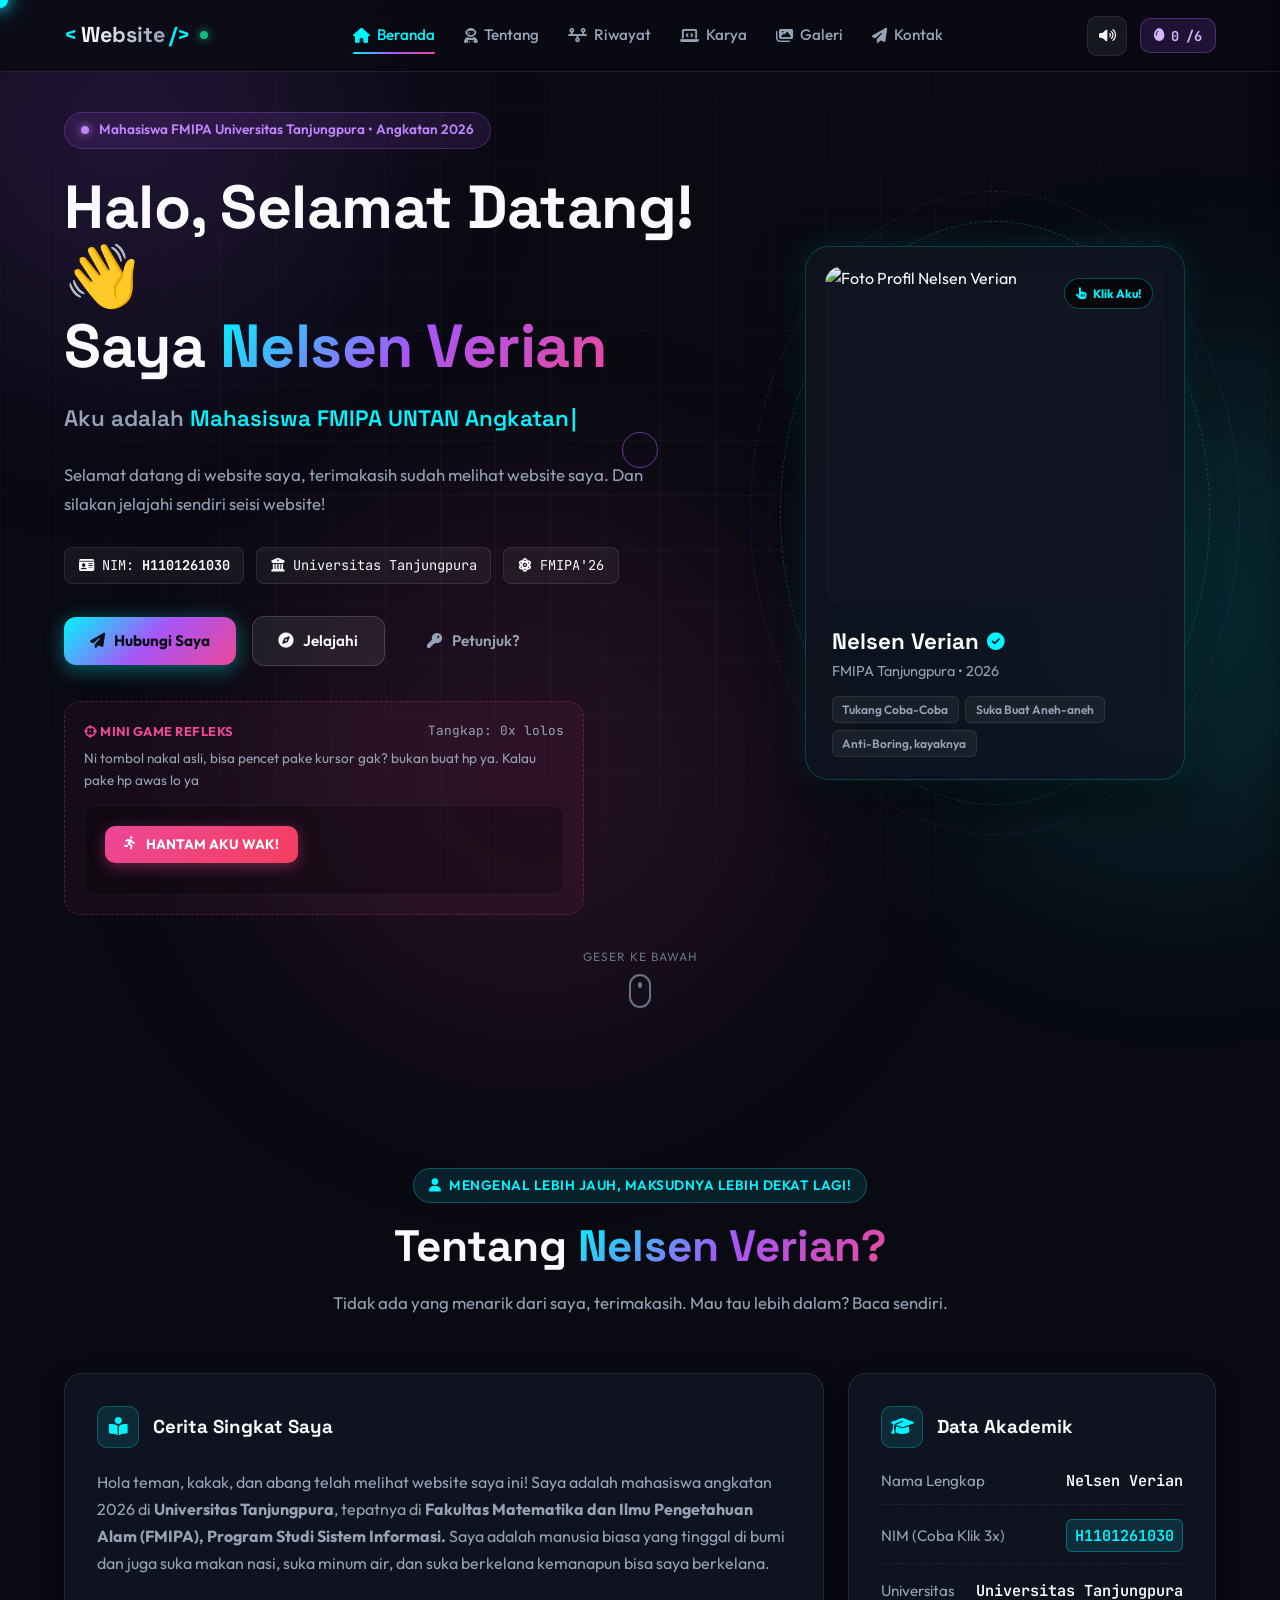
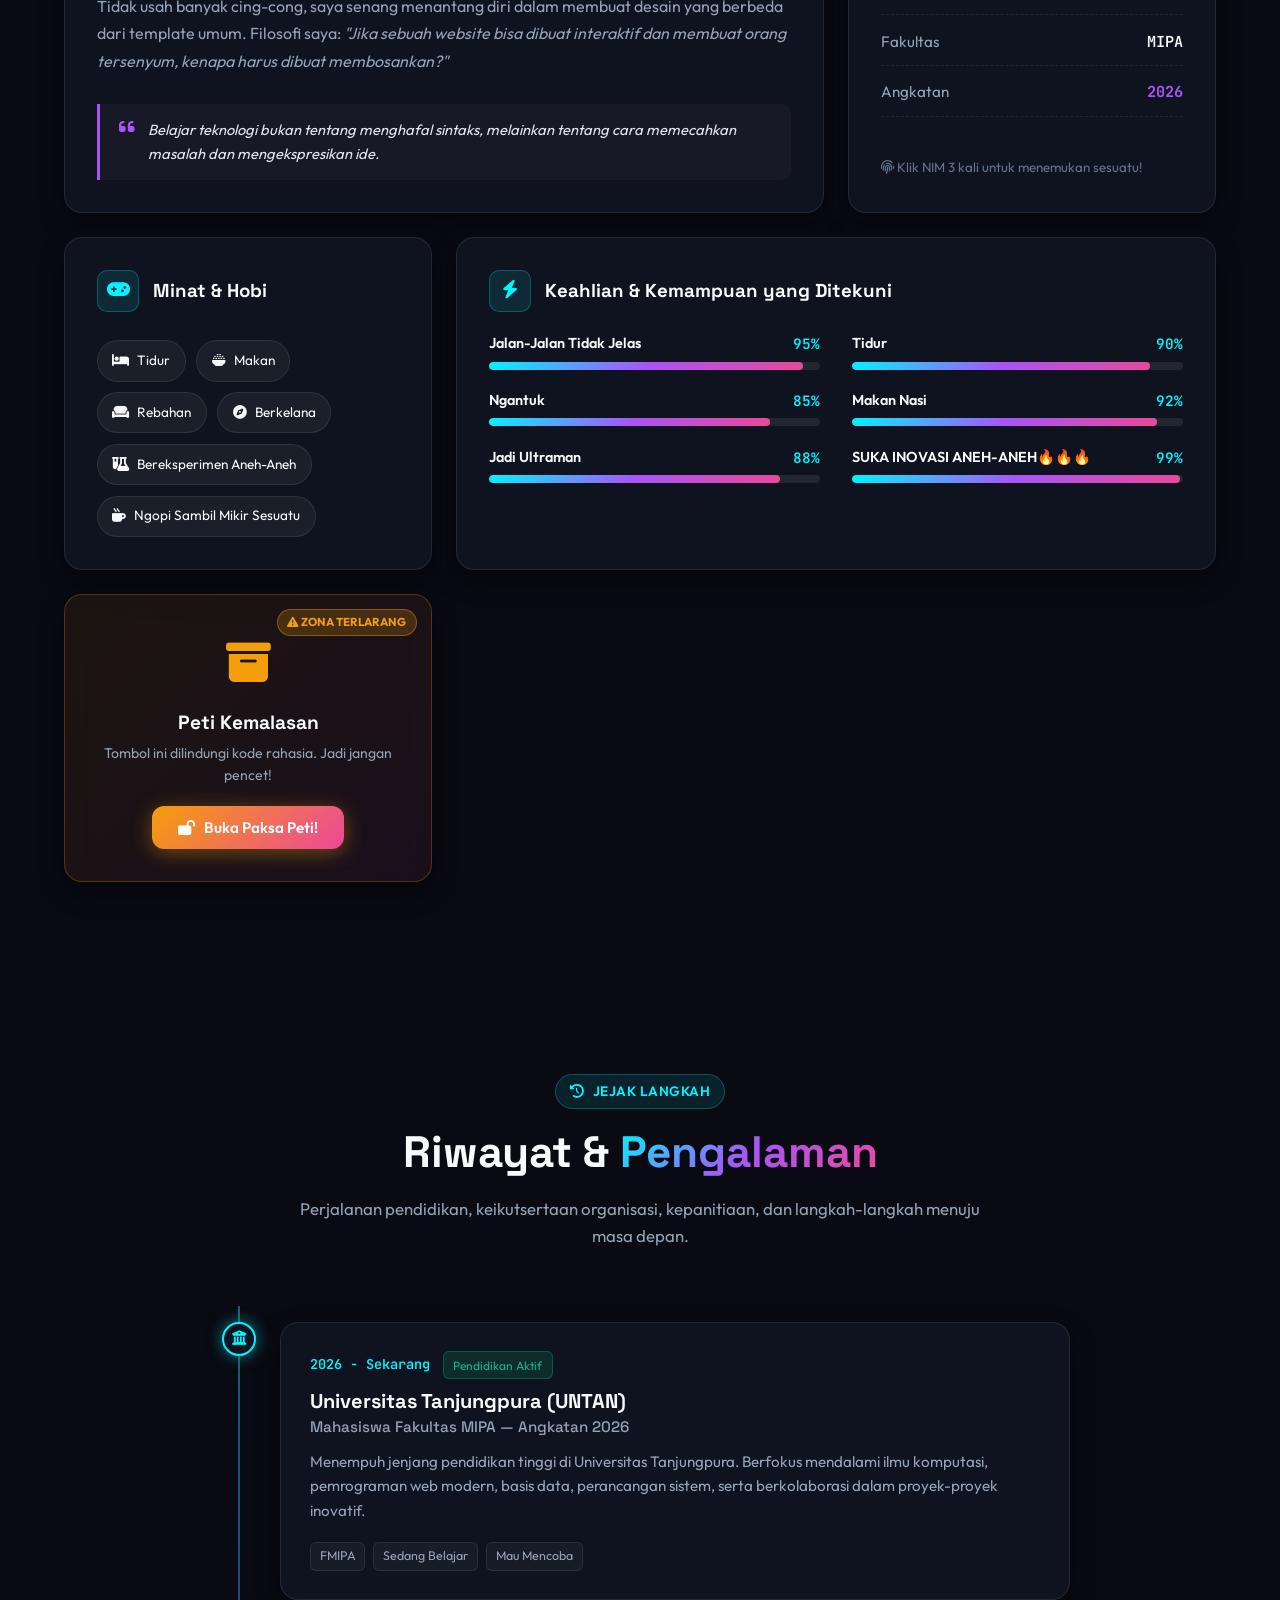
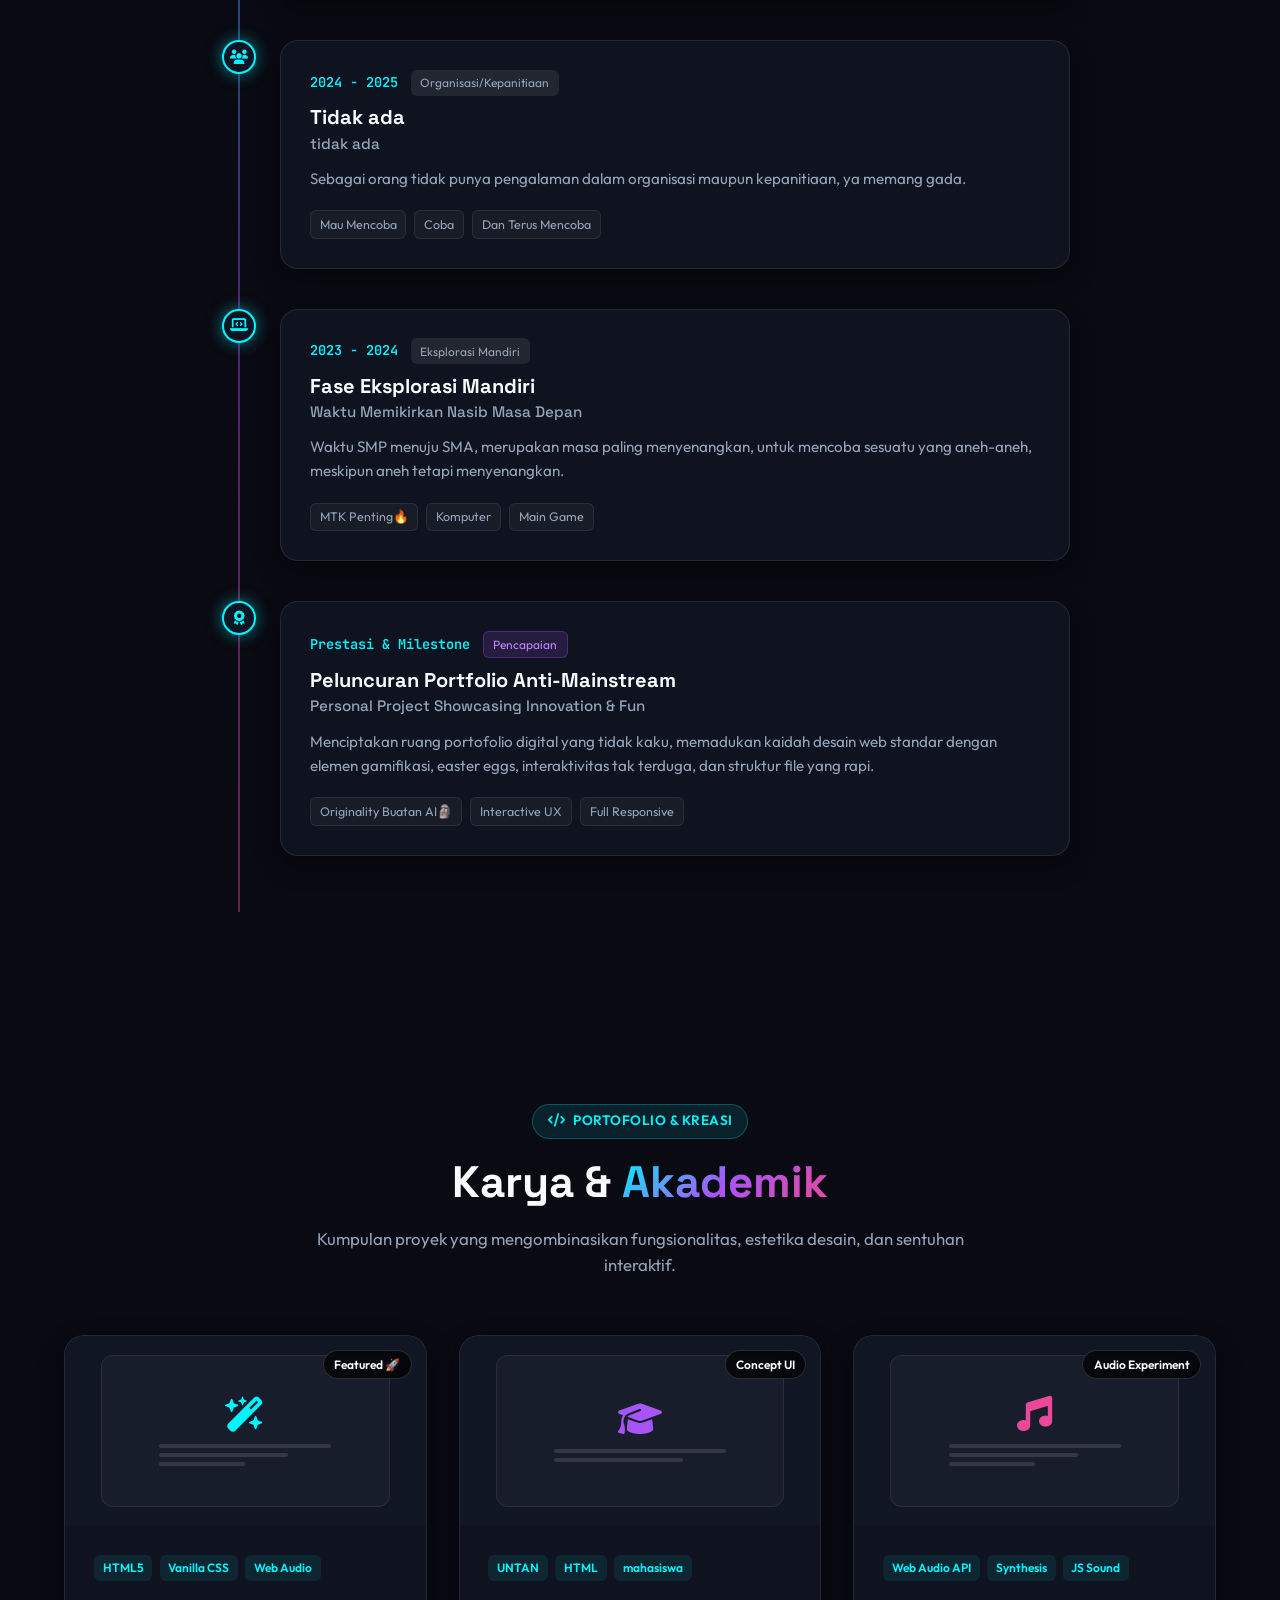
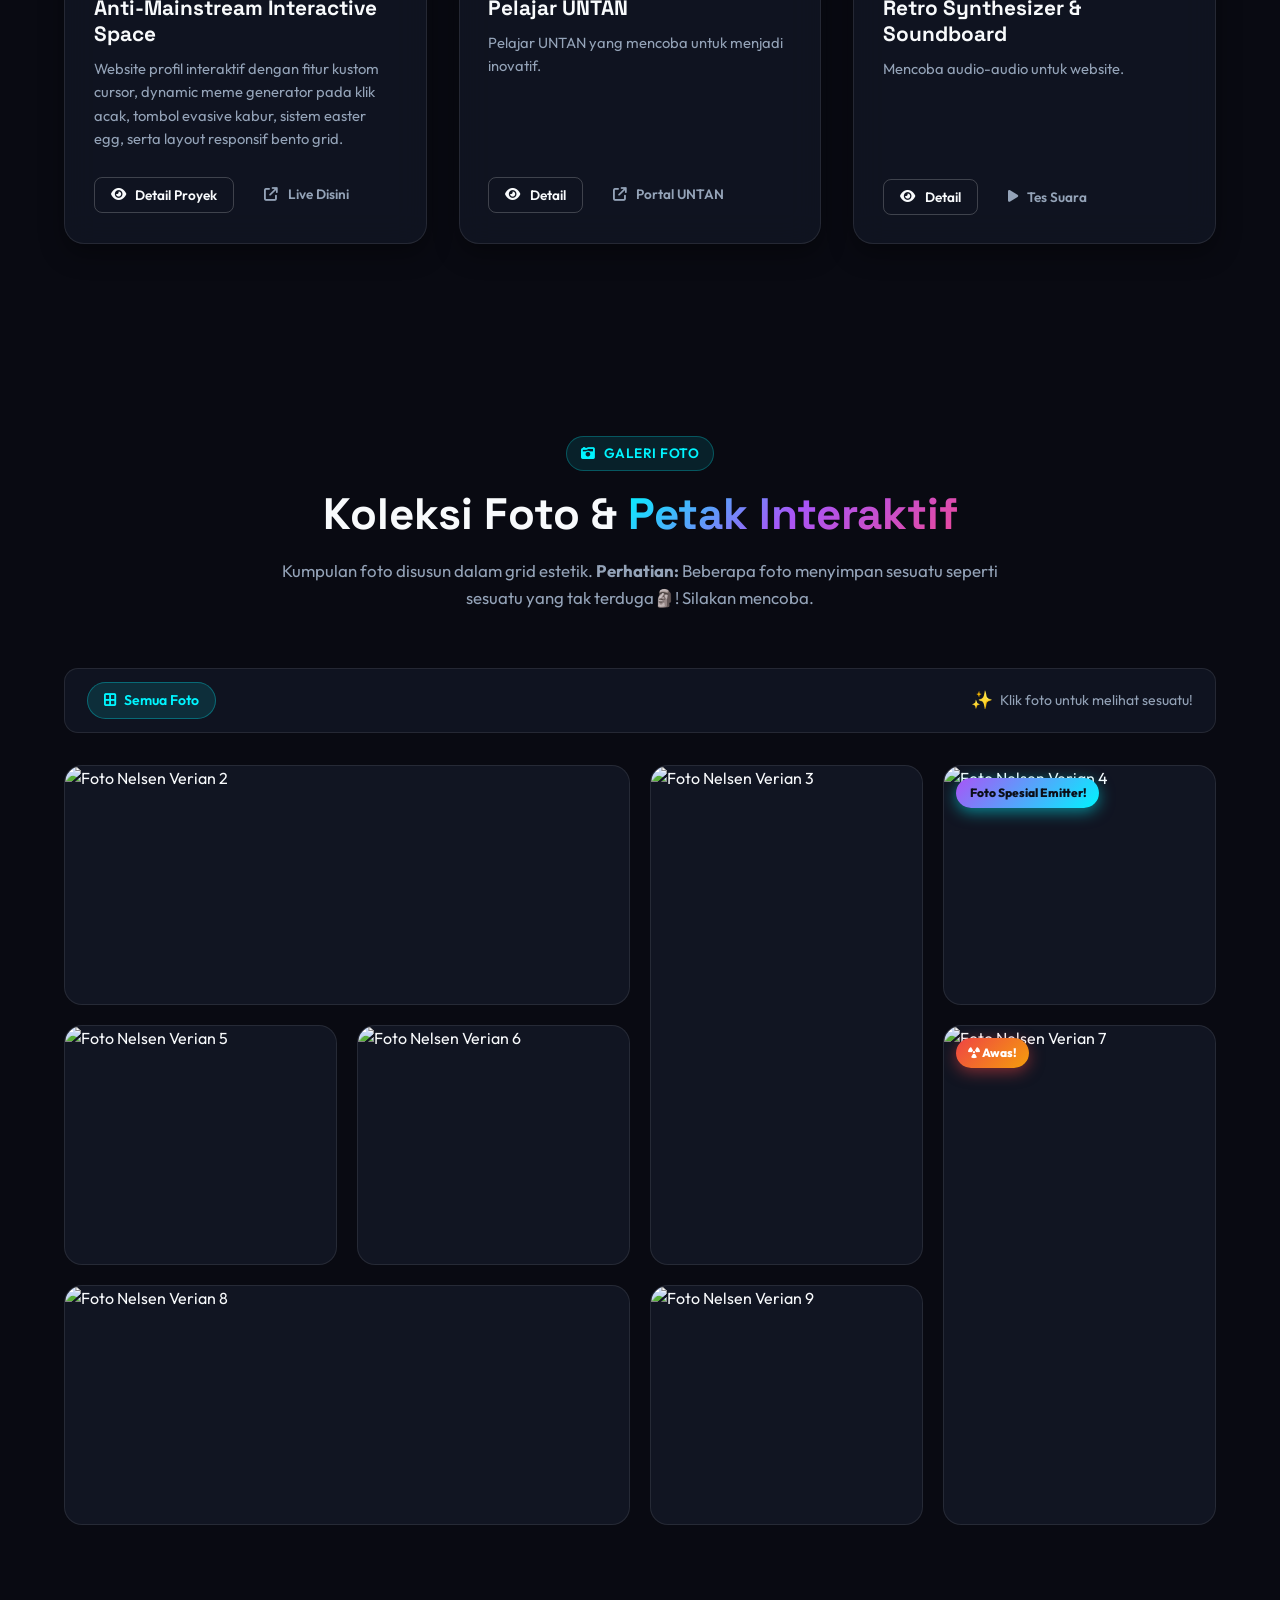
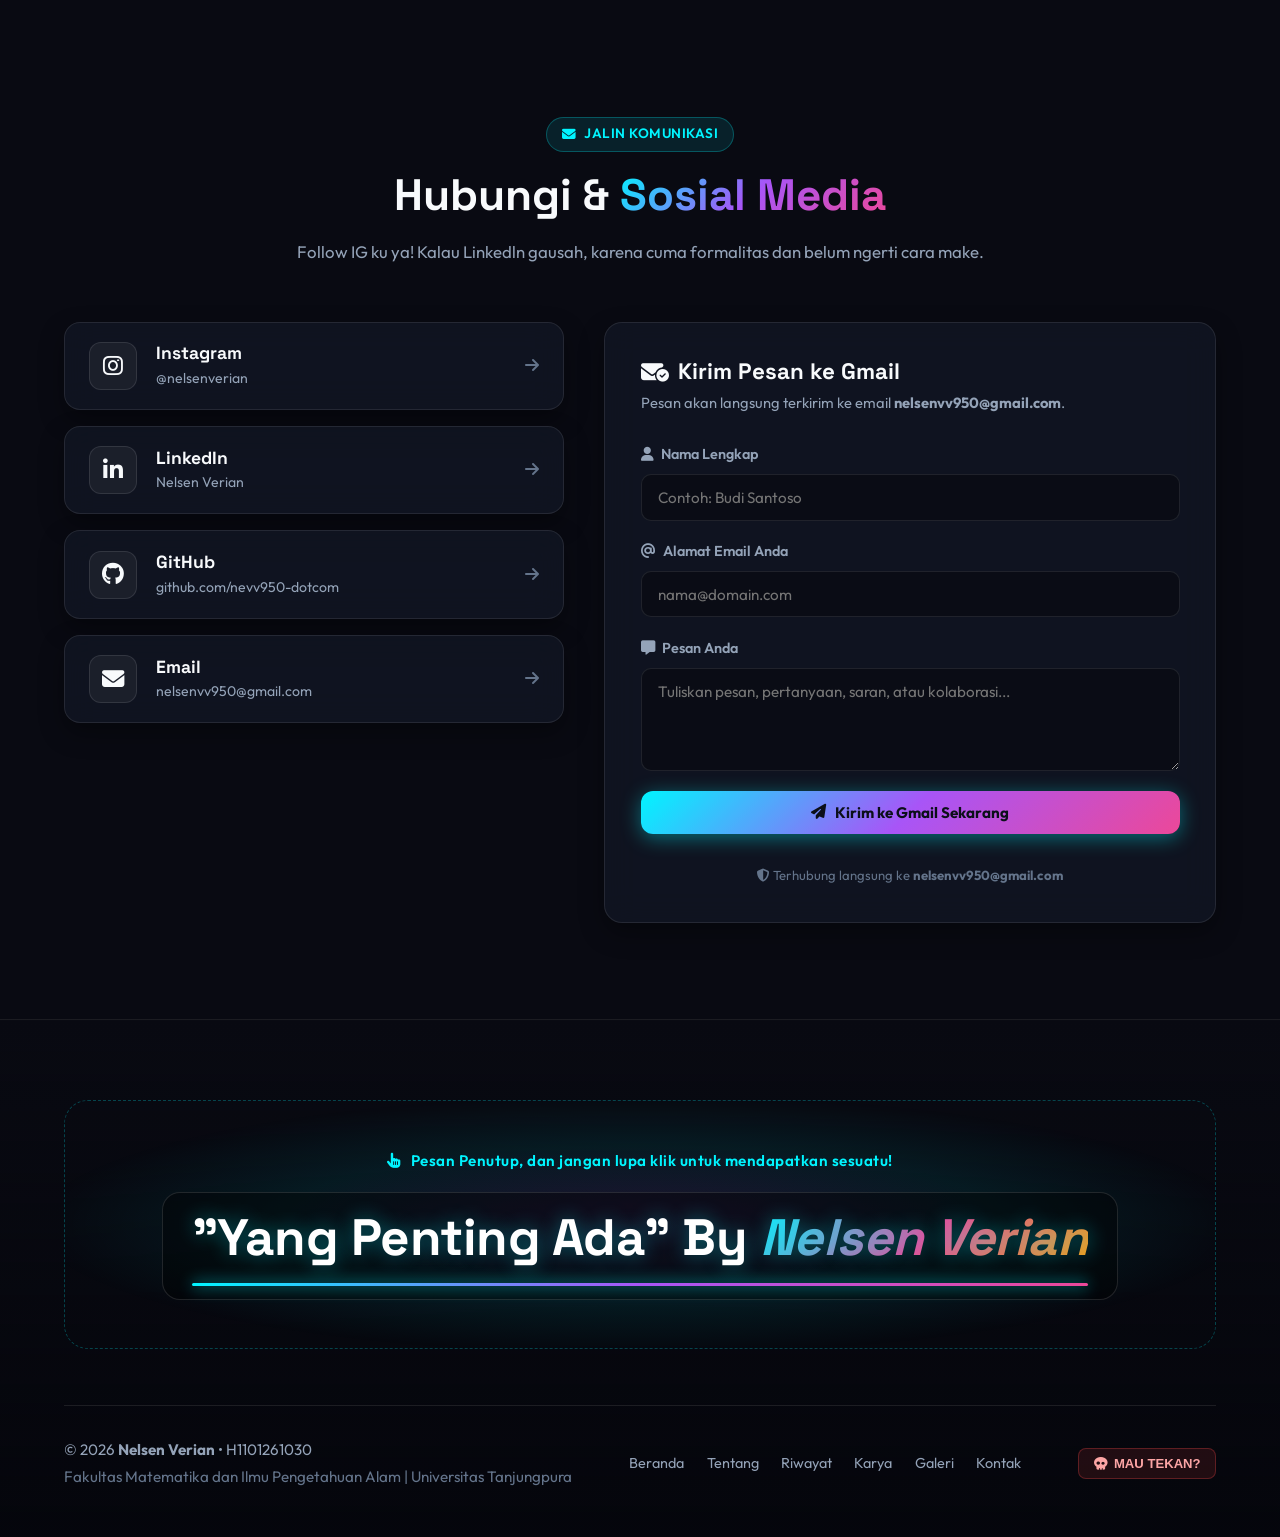
==== index_1.html @ c3f79750 "Add files via upload" ====
<!DOCTYPE html>
<html lang="id">

<head>
  <meta charset="UTF-8">
  <meta name="viewport" content="width=device-width, initial-scale=1.0">
  <title>Nelsen Verian | Personal Profile & Interactive Portfolio</title>
  <meta name="description"
    content="Website Profil Pribadi & Portofolio Interaktif Nelsen Verian - Mahasiswa FMIPA Universitas Tanjungpura Angkatan 2026.">

  <!-- Google Fonts -->
  <link rel="preconnect" href="https://fonts.googleapis.com">
  <link rel="preconnect" href="https://fonts.gstatic.com" crossorigin>
  <link
    href="https://fonts.googleapis.com/css2?family=Outfit:wght@300;400;500;600;700;800;900&family=Plus+Jakarta+Sans:wght@400;500;600;700;800&family=Space+Grotesk:wght@500;700&family=JetBrains+Mono:wght@400;500;700&display=swap"
    rel="stylesheet">

  <!-- Font Awesome Icons -->
  <link rel="stylesheet" href="https://cdnjs.cloudflare.com/ajax/libs/font-awesome/6.5.1/css/all.min.css">

  <!-- Canvas Confetti Library for Celebrations -->
  <script src="https://cdn.jsdelivr.net/npm/canvas-confetti@1.9.2/dist/confetti.browser.min.js"></script>

  <!-- Main Stylesheet -->
  <link rel="stylesheet" href="style.css">
</head>

<body class="dark-theme">

  <!-- Custom Cursor Elements -->
  <div class="custom-cursor" id="customCursor"></div>
  <div class="cursor-trail" id="cursorTrail"></div>

  <!-- Ambient Animated Background -->
  <div class="ambient-glow glow-1"></div>
  <div class="ambient-glow glow-2"></div>
  <div class="ambient-glow glow-3"></div>
  <div class="grid-overlay"></div>

  <!-- Notification Banner / Toast Container -->
  <div id="toastContainer" class="toast-container"></div>

  <!-- Navigation Bar -->
  <header class="navbar" id="navbar">
    <div class="nav-container">
      <a href="#hero" class="brand-logo" id="brandLogo">
        <span class="brand-bracket">&lt;</span>
        <span class="brand-name">Website</span>
        <span class="brand-bracket">/&gt;</span>
        <span class="status-dot" title="Mode Kreatif Aktif"></span>
      </a>

      <!-- Desktop Nav Links -->
      <nav class="nav-menu" id="navMenu">
        <a href="#hero" class="nav-link active"><i class="fa-solid fa-house"></i> Beranda</a>
        <a href="#about" class="nav-link"><i class="fa-solid fa-user-astronaut"></i> Tentang</a>
        <a href="#experience" class="nav-link"><i class="fa-solid fa-timeline"></i> Riwayat</a>
        <a href="#projects" class="nav-link"><i class="fa-solid fa-laptop-code"></i> Karya</a>
        <a href="#gallery" class="nav-link"><i class="fa-solid fa-images"></i> Galeri</a>
        <a href="#contact" class="nav-link"><i class="fa-solid fa-paper-plane"></i> Kontak</a>
      </nav>

      <!-- Nav Actions & Controls -->
      <div class="nav-controls">
        <!-- Sound FX Toggle -->
        <button class="icon-btn" id="audioToggle" title="Suara SFX: Aktif" aria-label="Toggle Sound Effects">
          <i class="fa-solid fa-volume-high" id="audioIcon"></i>
        </button>

        <!-- Easter Egg Counter Button -->
        <button class="egg-counter-btn" id="eggCounterBtn" title="Easter Egg yang ditemukan">
          <i class="fa-solid fa-egg"></i>
          <span class="egg-count" id="eggFoundCount">0</span>/6
        </button>

        <!-- Mobile Menu Hamburger -->
        <button class="hamburger-btn" id="hamburgerBtn" aria-label="Toggle navigation menu">
          <span></span>
          <span></span>
          <span></span>
        </button>
      </div>
    </div>
  </header>

  <!-- Mobile Dropdown Navigation -->
  <div class="mobile-menu-overlay" id="mobileOverlay"></div>
  <div class="mobile-nav-drawer" id="mobileDrawer">
    <div class="mobile-drawer-header">
      <span class="brand-name">Menu Navigasi</span>
      <button class="close-drawer-btn" id="closeDrawerBtn"><i class="fa-solid fa-xmark"></i></button>
    </div>
    <div class="mobile-nav-links">
      <a href="#hero" class="mobile-link"><i class="fa-solid fa-house"></i> Beranda</a>
      <a href="#about" class="mobile-link"><i class="fa-solid fa-user-astronaut"></i> Tentang Saya</a>
      <a href="#experience" class="mobile-link"><i class="fa-solid fa-timeline"></i> Riwayat & Pendidikan</a>
      <a href="#projects" class="mobile-link"><i class="fa-solid fa-laptop-code"></i> Proyek / Karya</a>
      <a href="#gallery" class="mobile-link"><i class="fa-solid fa-images"></i> Galeri Foto</a>
      <a href="#contact" class="mobile-link"><i class="fa-solid fa-paper-plane"></i> Kontak</a>
    </div>
    <div class="mobile-drawer-footer">
      <div class="mobile-hint">
        <i class="fa-solid fa-lightbulb"></i> Tips: Coba klik apapun yang bisa di-klik!
      </div>
    </div>
  </div>

  <main>
    <!-- ==================== 1. HERO SECTION ==================== -->
    <section class="hero-section" id="hero">
      <div class="container hero-container">

        <!-- Left: Text Content -->
        <div class="hero-content">
          <div class="badge-pill">
            <span class="pulse-indicator"></span>
            <span>Mahasiswa FMIPA Universitas Tanjungpura • Angkatan 2026</span>
          </div>

          <h1 class="hero-title">
            Halo, Selamat Datang! 👋<br>
            Saya <span class="gradient-text glitch-hover" data-text="Nelsen Verian" id="heroName">Nelsen Verian</span>
          </h1>

          <div class="typewriter-container">
            <span class="typewriter-static">Aku adalah </span>
            <span class="typewriter-text" id="typewriter"></span>
            <span class="typewriter-cursor">|</span>
          </div>

          <p class="hero-description">
            Selamat datang di website saya, terimakasih sudah melihat website saya. Dan silakan jelajahi sendiri seisi
            website!
          </p>

          <!-- Quick Metadata Chips -->
          <div class="meta-chips-group">
            <div class="meta-chip" id="nimChip" title="Klik 3x untuk Easter Egg!">
              <i class="fa-solid fa-id-card"></i>
              <span>NIM: <strong>H1101261030</strong></span>
            </div>
            <div class="meta-chip">
              <i class="fa-solid fa-building-columns"></i>
              <span>Universitas Tanjungpura</span>
            </div>
            <div class="meta-chip">
              <i class="fa-solid fa-atom"></i>
              <span>FMIPA'26</span>
            </div>
          </div>

          <!-- Hero Action Buttons -->
          <div class="hero-actions">
            <a href="#contact" class="btn btn-primary">
              <i class="fa-solid fa-paper-plane"></i> Hubungi Saya
            </a>
            <a href="#gallery" class="btn btn-secondary">
              <i class="fa-solid fa-compass"></i> Jelajahi
            </a>
            <button class="btn btn-ghost" id="secretModalOpenBtn">
              <i class="fa-solid fa-key"></i> Petunjuk?
            </button>
          </div>

          <!-- EVASIVE / RUNAWAY BUTTON ARENA -->
          <div class="evasive-arena-card">
            <div class="arena-header">
              <span class="arena-badge"><i class="fa-solid fa-crosshairs"></i> Mini Game Refleks</span>
              <span class="arena-score">Tangkap: <span id="evasiveAttempts">0</span>x lolos</span>
            </div>
            <p class="arena-subtitle">Ni tombol nakal asli, bisa pencet pake kursor gak? bukan buat hp ya. Kalau pake hp
              awas lo ya</p>
            <div class="evasive-playground" id="evasivePlayground">
              <button class="btn btn-evasive" id="evasiveBtn">
                <i class="fa-solid fa-person-running"></i> HANTAM AKU WAK!
              </button>
            </div>
          </div>

        </div>

        <!-- Right: Profile Visual Display -->
        <div class="hero-visual">
          <div class="profile-card-wrapper" id="profileCardWrapper">
            <!-- Decorative Orbit Rings -->
            <div class="orbit-ring ring-1"></div>
            <div class="orbit-ring ring-2"></div>

            <div class="profile-card glass-panel" id="profileCard">
              <div class="profile-img-box">
                <img src="assets/photo/photo_1.jpeg" alt="Foto Profil Nelsen Verian" class="profile-avatar"
                  id="mainHeroPhoto">
                <div class="profile-overlay-glow"></div>
                <div class="click-me-tag">
                  <i class="fa-solid fa-hand-pointer"></i> Klik Aku!
                </div>
              </div>

              <div class="profile-info-tag">
                <div class="profile-name-row">
                  <h3 class="profile-card-name">Nelsen Verian</h3>
                  <span class="verified-icon" title="Profil Terverifikasi"><i
                      class="fa-solid fa-circle-check"></i></span>
                </div>
                <p class="profile-card-status">FMIPA Tanjungpura • 2026</p>
                <div class="profile-tags">
                  <span class="tag-badge">Tukang Coba-Coba</span>
                  <span class="tag-badge">Suka Buat Aneh-aneh</span>
                  <span class="tag-badge">Anti-Boring, kayaknya</span>
                </div>
              </div>

              <!-- Interactive Floating Bubble Reaction -->
              <div class="reaction-bubble" id="profileReactionBubble">
                <span class="bubble-text" id="profileReactionText">Halo! Jangan klik terlalu kencang ya 😉</span>
              </div>
            </div>
          </div>
        </div>

      </div>

      <!-- Scroll Down Indicator -->
      <a href="#about" class="scroll-down-indicator" aria-label="Scroll to About Me">
        <span class="scroll-text">Geser ke bawah</span>
        <div class="scroll-mouse">
          <div class="scroll-wheel"></div>
        </div>
      </a>
    </section>


    <!-- ==================== 2. ABOUT ME ==================== -->
    <section class="section about-section" id="about">
      <div class="container">

        <div class="section-header">
          <div class="section-tag"><i class="fa-solid fa-user"></i> Mengenal Lebih Jauh, maksudnya lebih dekat lagi!
          </div>
          <h2 class="section-title">Tentang <span class="gradient-text">Nelsen Verian?</span></h2>
          <p class="section-subtitle">
            Tidak ada yang menarik dari saya, terimakasih. Mau tau lebih dalam? Baca sendiri.
          </p>
        </div>

        <!-- Bento Grid Layout for About Me -->
        <div class="about-bento-grid">

          <!-- Bento 1: Main Bio Story -->
          <div class="bento-card bento-span-2 glass-panel">
            <div class="bento-header">
              <div class="bento-icon-box"><i class="fa-solid fa-book-open-reader"></i></div>
              <h3>Cerita Singkat Saya</h3>
            </div>
            <p class="bento-text">
              Hola teman, kakak, dan abang telah melihat website saya ini! Saya adalah mahasiswa angkatan 2026 di
              <strong>Universitas Tanjungpura</strong>,
              tepatnya di <strong>Fakultas Matematika dan Ilmu Pengetahuan Alam (FMIPA), Program Studi Sistem
                Informasi.</strong>
              Saya adalah manusia biasa yang tinggal di bumi dan juga suka makan nasi, suka minum air, dan suka
              berkelana kemanapun bisa saya berkelana.
            </p>
            <p class="bento-text">
              Tidak usah banyak cing-cong, saya senang menantang diri dalam membuat desain yang berbeda dari template
              umum. Filosofi saya:
              <em>"Jika sebuah website bisa dibuat interaktif dan membuat orang tersenyum, kenapa harus dibuat
                membosankan?"</em>
            </p>
            <div class="quote-box">
              <i class="fa-solid fa-quote-left quote-icon"></i>
              <span>Belajar teknologi bukan tentang menghafal sintaks, melainkan tentang cara memecahkan masalah dan
                mengekspresikan ide.</span>
            </div>
          </div>

          <!-- Bento 2: Academic Profile Badge -->
          <div class="bento-card glass-panel bento-academic">
            <div class="bento-header">
              <div class="bento-icon-box"><i class="fa-solid fa-graduation-cap"></i></div>
              <h3>Data Akademik</h3>
            </div>
            <ul class="academic-list">
              <li>
                <span class="data-label">Nama Lengkap</span>
                <span class="data-val">Nelsen Verian</span>
              </li>
              <li>
                <span class="data-label">NIM (Coba Klik 3x)</span>
                <span class="data-val clickable-nim" id="nimClickable" title="Ada rahasia di sini!">H1101261030</span>
              </li>
              <li>
                <span class="data-label">Universitas</span>
                <span class="data-val">Universitas Tanjungpura</span>
              </li>
              <li>
                <span class="data-label">Fakultas</span>
                <span class="data-val">MIPA</span>
              </li>
              <li>
                <span class="data-label">Angkatan</span>
                <span class="data-val highlight-val">2026</span>
              </li>
            </ul>
            <div class="nim-hint">
              <small><i class="fa-solid fa-fingerprint"></i> Klik NIM 3 kali untuk menemukan sesuatu!</small>
            </div>
          </div>

          <!-- Bento 3: IT Interests & Hobbies -->
          <div class="bento-card glass-panel">
            <div class="bento-header">
              <div class="bento-icon-box"><i class="fa-solid fa-gamepad"></i></div>
              <h3>Minat & Hobi</h3>
            </div>
            <div class="interests-grid">
              <div class="interest-pill"><i class="fa-solid fa-bed"></i> Tidur</div>
              <div class="interest-pill"><i class="fa-solid fa-bowl-rice"></i> Makan</div>
              <div class="interest-pill"><i class="fa-solid fa-couch"></i> Rebahan</div>
              <div class="interest-pill"><i class="fa-solid fa-compass"></i> Berkelana</div>
              <div class="interest-pill"><i class="fa-solid fa-flask-vial"></i> Bereksperimen Aneh-Aneh</div>
              <div class="interest-pill"><i class="fa-solid fa-mug-hot"></i> Ngopi Sambil Mikir Sesuatu</div>
            </div>
          </div>

          <!-- Bento 4: Technical & Soft Skills -->
          <div class="bento-card bento-span-2 glass-panel">
            <div class="bento-header">
              <div class="bento-icon-box"><i class="fa-solid fa-bolt"></i></div>
              <h3>Keahlian & Kemampuan yang Ditekuni</h3>
            </div>
            <div class="skills-container">
              <!-- Skill Bars -->
              <div class="skill-item">
                <div class="skill-info">
                  <span>Jalan-Jalan Tidak Jelas</span>
                  <span class="skill-percent">95%</span>
                </div>
                <div class="skill-progress-bar">
                  <div class="skill-progress" style="width: 95%;"></div>
                </div>
              </div>
              <div class="skill-item">
                <div class="skill-info">
                  <span>Tidur</span>
                  <span class="skill-percent">90%</span>
                </div>
                <div class="skill-progress-bar">
                  <div class="skill-progress" style="width: 90%;"></div>
                </div>
              </div>
              <div class="skill-item">
                <div class="skill-info">
                  <span>Ngantuk</span>
                  <span class="skill-percent">85%</span>
                </div>
                <div class="skill-progress-bar">
                  <div class="skill-progress" style="width: 85%;"></div>
                </div>
              </div>
              <div class="skill-item">
                <div class="skill-info">
                  <span>Makan Nasi</span>
                  <span class="skill-percent">92%</span>
                </div>
                <div class="skill-progress-bar">
                  <div class="skill-progress" style="width: 92%;"></div>
                </div>
              </div>
              <div class="skill-item">
                <div class="skill-info">
                  <span>Jadi Ultraman</span>
                  <span class="skill-percent">88%</span>
                </div>
                <div class="skill-progress-bar">
                  <div class="skill-progress" style="width: 88%;"></div>
                </div>
              </div>
              <div class="skill-item">
                <div class="skill-info">
                  <span>SUKA INOVASI ANEH-ANEH🔥🔥🔥</span>
                  <span class="skill-percent">99%</span>
                </div>
                <div class="skill-progress-bar">
                  <div class="skill-progress" style="width: 99%;"></div>
                </div>
              </div>
            </div>
          </div>

          <!-- Bento 5: Mystery Chest Card (Easter Egg #3 trigger) -->
          <div class="bento-card glass-panel mystery-bento" id="mysteryBento">
            <div class="mystery-badge"><i class="fa-solid fa-triangle-exclamation"></i> Zona Terlarang</div>
            <div class="mystery-content">
              <div class="chest-icon"><i class="fa-solid fa-box-archive" id="chestIcon"></i></div>
              <h4>Peti Kemalasan</h4>
              <p>Tombol ini dilindungi kode rahasia. Jadi jangan pencet!</p>
              <button class="btn btn-warning-glow" id="mysteryChestBtn">
                <i class="fa-solid fa-lock-open"></i> Buka Paksa Peti!
              </button>
            </div>
          </div>

        </div>

      </div>
    </section>


    <!-- ==================== 3. EXPERIENCE & EDUCATION ==================== -->
    <section class="section experience-section" id="experience">
      <div class="container">

        <div class="section-header">
          <div class="section-tag"><i class="fa-solid fa-clock-rotate-left"></i> Jejak Langkah</div>
          <h2 class="section-title">Riwayat & <span class="gradient-text">Pengalaman</span></h2>
          <p class="section-subtitle">
            Perjalanan pendidikan, keikutsertaan organisasi, kepanitiaan, dan langkah-langkah menuju masa depan.
          </p>
        </div>

        <div class="timeline-container">

          <!-- Timeline Item 1 -->
          <div class="timeline-item">
            <div class="timeline-dot">
              <i class="fa-solid fa-building-columns"></i>
            </div>
            <div class="timeline-content glass-panel">
              <div class="timeline-meta">
                <span class="timeline-period">2026 - Sekarang</span>
                <span class="timeline-badge current">Pendidikan Aktif</span>
              </div>
              <h3 class="timeline-title">Universitas Tanjungpura (UNTAN)</h3>
              <h4 class="timeline-sub">Mahasiswa Fakultas MIPA — Angkatan 2026</h4>
              <p class="timeline-desc">
                Menempuh jenjang pendidikan tinggi di Universitas Tanjungpura. Berfokus mendalami ilmu komputasi,
                pemrograman web modern, basis data, perancangan sistem, serta berkolaborasi dalam proyek-proyek
                inovatif.
              </p>
              <div class="timeline-tags">
                <span>FMIPA</span>
                <span>Sedang Belajar</span>
                <span>Mau Mencoba</span>
              </div>
            </div>
          </div>

          <!-- Timeline Item 2 -->
          <div class="timeline-item">
            <div class="timeline-dot">
              <i class="fa-solid fa-users"></i>
            </div>
            <div class="timeline-content glass-panel">
              <div class="timeline-meta">
                <span class="timeline-period">2024 - 2025</span>
                <span class="timeline-badge">Organisasi/Kepanitiaan</span>
              </div>
              <h3 class="timeline-title">Tidak ada</h3>
              <h4 class="timeline-sub">tidak ada</h4>
              <p class="timeline-desc">
                Sebagai orang tidak punya pengalaman dalam organisasi maupun kepanitiaan, ya memang gada.
              </p>
              <div class="timeline-tags">
                <span>Mau Mencoba</span>
                <span>Coba</span>
                <span>Dan Terus Mencoba</span>
              </div>
            </div>
          </div>

          <!-- Timeline Item 3 -->
          <div class="timeline-item">
            <div class="timeline-dot">
              <i class="fa-solid fa-laptop-code"></i>
            </div>
            <div class="timeline-content glass-panel">
              <div class="timeline-meta">
                <span class="timeline-period">2023 - 2024</span>
                <span class="timeline-badge">Eksplorasi Mandiri</span>
              </div>
              <h3 class="timeline-title">Fase Eksplorasi Mandiri</h3>
              <h4 class="timeline-sub">Waktu Memikirkan Nasib Masa Depan</h4>
              <p class="timeline-desc">
                Waktu SMP menuju SMA, merupakan masa paling menyenangkan, untuk mencoba sesuatu yang aneh-aneh, meskipun
                aneh tetapi menyenangkan.
              </p>
              <div class="timeline-tags">
                <span>MTK Penting🔥</span>
                <span>Komputer</span>
                <span>Main Game</span>
              </div>
            </div>
          </div>

          <!-- Timeline Item 4 -->
          <div class="timeline-item">
            <div class="timeline-dot">
              <i class="fa-solid fa-award"></i>
            </div>
            <div class="timeline-content glass-panel">
              <div class="timeline-meta">
                <span class="timeline-period">Prestasi & Milestone</span>
                <span class="timeline-badge success">Pencapaian</span>
              </div>
              <h3 class="timeline-title">Peluncuran Portfolio Anti-Mainstream</h3>
              <h4 class="timeline-sub">Personal Project Showcasing Innovation & Fun</h4>
              <p class="timeline-desc">
                Menciptakan ruang portofolio digital yang tidak kaku, memadukan kaidah desain web standar dengan
                elemen gamifikasi, easter eggs, interaktivitas tak terduga, dan struktur file yang rapi.
              </p>
              <div class="timeline-tags">
                <span>Originality Buatan AI🗿</span>
                <span>Interactive UX</span>
                <span>Full Responsive</span>
              </div>
            </div>
          </div>

        </div>

      </div>
    </section>


    <!-- ==================== 4. PROJECTS / KARYA ==================== -->
    <section class="section projects-section" id="projects">
      <div class="container">

        <div class="section-header">
          <div class="section-tag"><i class="fa-solid fa-code"></i> Portofolio & Kreasi</div>
          <h2 class="section-title">Karya & <span class="gradient-text">Akademik</span></h2>
          <p class="section-subtitle">
            Kumpulan proyek yang mengombinasikan fungsionalitas, estetika desain, dan sentuhan interaktif.
          </p>
        </div>

        <div class="projects-grid">

          <!-- Project 1 -->
          <div class="project-card glass-panel">
            <div class="project-img-wrapper">
              <div class="project-badge">Featured 🚀</div>
              <div class="project-mockup mockup-1">
                <i class="fa-solid fa-wand-magic-sparkles mockup-icon"></i>
                <div class="mockup-code-lines">
                  <span class="line-1"></span>
                  <span class="line-2"></span>
                  <span class="line-3"></span>
                </div>
              </div>
            </div>
            <div class="project-body">
              <div class="project-tags">
                <span>HTML5</span>
                <span>Vanilla CSS</span>
                <span>Web Audio</span>
              </div>
              <h3 class="project-title">Anti-Mainstream Interactive Space</h3>
              <p class="project-desc">
                Website profil interaktif dengan fitur kustom cursor, dynamic meme generator pada klik acak,
                tombol evasive kabur, sistem easter egg, serta layout responsif bento grid.
              </p>
              <div class="project-footer">
                <button class="btn btn-sm btn-outline preview-project-btn" data-project="1">
                  <i class="fa-solid fa-eye"></i> Detail Proyek
                </button>
                <a href="#hero" class="btn btn-sm btn-ghost">
                  <i class="fa-solid fa-arrow-up-right-from-square"></i> Live Disini
                </a>
              </div>
            </div>
          </div>

          <!-- Project 2 -->
          <div class="project-card glass-panel">
            <div class="project-img-wrapper">
              <div class="project-badge">Concept UI</div>
              <div class="project-mockup mockup-2">
                <i class="fa-solid fa-graduation-cap mockup-icon"></i>
                <div class="mockup-code-lines">
                  <span class="line-1"></span>
                  <span class="line-2"></span>
                </div>
              </div>
            </div>
            <div class="project-body">
              <div class="project-tags">
                <span>UNTAN</span>
                <span>HTML</span>
                <span>mahasiswa</span>
              </div>
              <h3 class="project-title">Pelajar UNTAN</h3>
              <p class="project-desc">
                Pelajar UNTAN yang mencoba untuk menjadi inovatif.
              </p>
              <div class="project-footer">
                <button class="btn btn-sm btn-outline preview-project-btn" data-project="2">
                  <i class="fa-solid fa-eye"></i> Detail
                </button>
                <a href="https://untan.ac.id" target="_blank" rel="noopener noreferrer" class="btn btn-sm btn-ghost">
                  <i class="fa-solid fa-arrow-up-right-from-square"></i> Portal UNTAN
                </a>
              </div>
            </div>
          </div>

          <!-- Project 3 -->
          <div class="project-card glass-panel">
            <div class="project-img-wrapper">
              <div class="project-badge">Audio Experiment</div>
              <div class="project-mockup mockup-3">
                <i class="fa-solid fa-music mockup-icon"></i>
                <div class="mockup-code-lines">
                  <span class="line-1"></span>
                  <span class="line-2"></span>
                  <span class="line-3"></span>
                </div>
              </div>
            </div>
            <div class="project-body">
              <div class="project-tags">
                <span>Web Audio API</span>
                <span>Synthesis</span>
                <span>JS Sound</span>
              </div>
              <h3 class="project-title">Retro Synthesizer & Soundboard</h3>
              <p class="project-desc">
                Mencoba audio-audio untuk website.
              </p>
              <div class="project-footer">
                <button class="btn btn-sm btn-outline preview-project-btn" data-project="3">
                  <i class="fa-solid fa-eye"></i> Detail
                </button>
                <button class="btn btn-sm btn-ghost play-synth-demo" id="demoSynthBtn">
                  <i class="fa-solid fa-play"></i> Tes Suara
                </button>
              </div>
            </div>
          </div>

        </div>

      </div>
    </section>


    <!-- ==================== 5. PHOTO GALLERY ==================== -->
    <section class="section gallery-section" id="gallery">
      <div class="container">

        <div class="section-header">
          <div class="section-tag"><i class="fa-solid fa-camera-retro"></i> Galeri Foto</div>
          <h2 class="section-title">Koleksi Foto & <span class="gradient-text">Petak Interaktif</span></h2>
          <p class="section-subtitle">
            Kumpulan foto disusun dalam grid estetik. <strong>Perhatian:</strong> Beberapa foto menyimpan sesuatu
            seperti sesuatu yang tak terduga🗿! Silakan mencoba.
          </p>
        </div>

        <!-- Interactive Gallery Control Bar -->
        <div class="gallery-controls-bar">
          <div class="gallery-filter-pill active" data-filter="all"><i class="fa-solid fa-border-all"></i> Semua Foto
          </div>
          <div class="gallery-interactive-hint">
            <span class="sparkle-icon">✨</span> Klik foto untuk melihat sesuatu!
          </div>
        </div>

        <!-- Aesthetic Bento Masonry Photo Grid -->
        <div class="photo-bento-grid">

          <!-- Photo 2 (Featured Wide) -->
          <div class="photo-tile tile-wide" data-photo="2">
            <img src="assets/photo/photo_2.jpeg" alt="Foto Nelsen Verian 2" loading="lazy" class="gallery-img">
            <div class="tile-overlay">
              <span class="tile-tag">Foto Kucing?</span>
              <h4 class="tile-title">Style Foto Kucing</h4>
              <p class="tile-caption">Klik untuk perbesar tampilan</p>
              <span class="tile-zoom-icon"><i class="fa-solid fa-magnifying-glass-plus"></i></span>
            </div>
          </div>

          <!-- Photo 3 -->
          <div class="photo-tile tile-tall" data-photo="3">
            <img src="assets/photo/photo_3.jpeg" alt="Foto Nelsen Verian 3" loading="lazy" class="gallery-img">
            <div class="tile-overlay">
              <span class="tile-tag">Foto Pertama Kali Pake Almet🗿</span>
              <h4 class="tile-title">Pose Estetik?</h4>
              <p class="tile-caption">Klik untuk perbesar</p>
              <span class="tile-zoom-icon"><i class="fa-solid fa-magnifying-glass-plus"></i></span>
            </div>
          </div>

          <!-- Photo 4 (SPECIAL: CURSOR SPAWNER TRIGGER!) -->
          <div class="photo-tile tile-special cursor-emitter-tile" id="photoEmitterTile" data-photo="4"
            title="Klik ini untuk melontarkan foto dari kursor!">
            <div class="special-glow-badge"><i class="fa-solid fa-sparkles"></i> Foto Spesial Emitter!</div>
            <img src="assets/photo/photo_4.jpeg" alt="Foto Nelsen Verian 4" loading="lazy" class="gallery-img">
            <div class="tile-overlay">
              <span class="tile-tag special-tag">Klik Aku: Emitter Mode!</span>
              <h4 class="tile-title">Menatap Muka Seseorang</h4>
              <p class="tile-caption">Klik untuk mengaktifkan semburan foto!</p>
              <span class="tile-zoom-icon"><i class="fa-solid fa-wand-magic-sparkles"></i></span>
            </div>
          </div>

          <!-- Photo 5 -->
          <div class="photo-tile" data-photo="5">
            <img src="assets/photo/photo_5.jpeg" alt="Foto Nelsen Verian 5" loading="lazy" class="gallery-img">
            <div class="tile-overlay">
              <span class="tile-tag">Foto Pertama Kali Pake Alme pt.2🗿</span>
              <h4 class="tile-title">Vibe Biasa</h4>
              <p class="tile-caption">Klik untuk perbesar</p>
              <span class="tile-zoom-icon"><i class="fa-solid fa-magnifying-glass-plus"></i></span>
            </div>
          </div>

          <!-- Photo 6 -->
          <div class="photo-tile" data-photo="6">
            <img src="assets/photo/photo_6.jpeg" alt="Foto Nelsen Verian 6" loading="lazy" class="gallery-img">
            <div class="tile-overlay">
              <span class="tile-tag">Foto Pertama Kali Pake Almet pt.3🗿</span>
              <h4 class="tile-title">Vibe Biasa pt.2</h4>
              <p class="tile-caption">Klik untuk perbesar</p>
              <span class="tile-zoom-icon"><i class="fa-solid fa-magnifying-glass-plus"></i></span>
            </div>
          </div>

          <!-- Photo 7 (SPECIAL: MEME_6 TRIGGER!) -->
          <div class="photo-tile tile-tall meme-trigger-tile" id="photoMemeTriggerTile" data-photo="7"
            title="Awas! Foto ini menyimpan meme rahasia!">
            <div class="special-glow-badge meme-badge"><i class="fa-solid fa-radiation"></i> Awas!</div>
            <img src="assets/photo/photo_7.jpeg" alt="Foto Nelsen Verian 7" loading="lazy" class="gallery-img">
            <div class="tile-overlay">
              <span class="tile-tag warning-tag">Salam Dari UNTAN</span>
              <h4 class="tile-title">Surprise 🚨</h4>
              <p class="tile-caption">Klik jika kamu Gabut!</p>
              <span class="tile-zoom-icon"><i class="fa-solid fa-burst"></i></span>
            </div>
          </div>

          <!-- Photo 8 -->
          <div class="photo-tile tile-wide" data-photo="8">
            <img src="assets/photo/photo_8.jpeg" alt="Foto Nelsen Verian 8" loading="lazy" class="gallery-img">
            <div class="tile-overlay">
              <span class="tile-tag">Foto Tidak Sengaja Terjepret</span>
              <h4 class="tile-title">Almet UNTAN</h4>
              <p class="tile-caption">Klik untuk perbesar</p>
              <span class="tile-zoom-icon"><i class="fa-solid fa-magnifying-glass-plus"></i></span>
            </div>
          </div>

          <!-- Photo 9 -->
          <div class="photo-tile" data-photo="9">
            <img src="assets/photo/photo_9.jpeg" alt="Foto Nelsen Verian 9" loading="lazy" class="gallery-img">
            <div class="tile-overlay">
              <span class="tile-tag">Foto Orang Ketawa🗿</span>
              <h4 class="tile-title">Xixixixixi</h4>
              <p class="tile-caption">Klik untuk perbesar</p>
              <span class="tile-zoom-icon"><i class="fa-solid fa-magnifying-glass-plus"></i></span>
            </div>
          </div>

        </div>

      </div>
    </section>


    <!-- ==================== 6. CONTACT & SOCIAL MEDIA ==================== -->
    <section class="section contact-section" id="contact">
      <div class="container">

        <div class="section-header">
          <div class="section-tag"><i class="fa-solid fa-envelope"></i> Jalin Komunikasi</div>
          <h2 class="section-title">Hubungi & <span class="gradient-text">Sosial Media</span></h2>
          <p class="section-subtitle">
            Follow IG ku ya! Kalau Linkedln gausah, karena cuma formalitas dan belum ngerti cara make.</p>
        </div>

        <div class="contact-wrapper">

          <!-- Social Media Cards -->
          <div class="social-cards-grid">

            <!-- Instagram -->
            <a href="https://www.instagram.com/nelsenverian?xtok=MTZyOWpvbnJ1dmt4aw==" target="_blank"
              rel="noopener noreferrer" class="social-card glass-panel instagram-card">
              <div class="social-icon"><i class="fa-brands fa-instagram"></i></div>
              <div class="social-details">
                <h4>Instagram</h4>
                <p>@nelsenverian</p>
              </div>
              <span class="social-arrow"><i class="fa-solid fa-arrow-right"></i></span>
            </a>

            <!-- LinkedIn -->
            <a href="https://www.linkedin.com/in/lonsert-nonser-6aa351345?utm_source=share_via&utm_content=profile&utm_medium=member_android"
              target="_blank" rel="noopener noreferrer" class="social-card glass-panel linkedin-card">
              <div class="social-icon"><i class="fa-brands fa-linkedin-in"></i></div>
              <div class="social-details">
                <h4>LinkedIn</h4>
                <p>Nelsen Verian</p>
              </div>
              <span class="social-arrow"><i class="fa-solid fa-arrow-right"></i></span>
            </a>

            <!-- GitHub -->
            <a href="https://github.com/nevv950-dotcom" target="_blank" rel="noopener noreferrer"
              class="social-card glass-panel github-card">
              <div class="social-icon"><i class="fa-brands fa-github"></i></div>
              <div class="social-details">
                <h4>GitHub</h4>
                <p>github.com/nevv950-dotcom</p>
              </div>
              <span class="social-arrow"><i class="fa-solid fa-arrow-right"></i></span>
            </a>

            <!-- Email -->
            <a href="mailto:nelsenvv950@gmail.com" class="social-card glass-panel email-card">
              <div class="social-icon"><i class="fa-solid fa-envelope"></i></div>
              <div class="social-details">
                <h4>Email</h4>
                <p>nelsenvv950@gmail.com</p>
              </div>
              <span class="social-arrow"><i class="fa-solid fa-arrow-right"></i></span>
            </a>

          </div>

          <!-- Interactive Direct Contact Form to Gmail -->
          <div class="contact-form-panel glass-panel">
            <div class="form-header">
              <h3><i class="fa-solid fa-envelope-circle-check"></i> Kirim Pesan ke Gmail</h3>
              <p>Pesan akan langsung terkirim ke email <strong>nelsenvv950@gmail.com</strong>.</p>
            </div>

            <form id="contactForm" class="interactive-form">
              <div class="form-group">
                <label for="senderName"><i class="fa-solid fa-user"></i> Nama Lengkap</label>
                <input type="text" id="senderName" name="name" placeholder="Contoh: Budi Santoso" required>
              </div>

              <div class="form-group">
                <label for="senderEmail"><i class="fa-solid fa-at"></i> Alamat Email Anda</label>
                <input type="email" id="senderEmail" name="email" placeholder="nama@domain.com" required>
              </div>

              <div class="form-group">
                <label for="senderMessage"><i class="fa-solid fa-message"></i> Pesan Anda</label>
                <textarea id="senderMessage" name="message" rows="4"
                  placeholder="Tuliskan pesan, pertanyaan, saran, atau kolaborasi..."
                  required></textarea>
              </div>

              <div class="form-actions">
                <button type="submit" class="btn btn-primary btn-block" id="sendMessageBtn">
                  <i class="fa-solid fa-paper-plane"></i> Kirim ke Gmail Sekarang
                </button>
              </div>
              <div class="form-footer-note" style="margin-top: 0.8rem; text-align: center; font-size: 0.82rem; color: var(--text-dim);">
                <i class="fa-solid fa-shield-halved"></i> Terhubung langsung ke <strong>nelsenvv950@gmail.com</strong>
              </div>
            </form>
          </div>

        </div>

      </div>
    </section>
  </main>


  <!-- ==================== 7. FOOTER & GRAND FINALE SIGNATURE ==================== -->
  <footer class="footer">
    <div class="container footer-container">

      <!-- GRAND FINALE SIGNATURE (STRIKING & CLICKABLE) -->
      <div class="grand-signature-box" id="grandSignatureBox">
        <p class="signature-prompt"><i class="fa-solid fa-hand-pointer pulse-animation"></i> Pesan Penutup, dan jangan
          lupa klik untuk mendapatkan sesuatu!</p>
        <div class="signature-text-container" id="signatureClickable" title="Klik aku untuk melihat foto photo_1!">
          <h2 class="striking-signature">
            "Yang Penting Ada" By <span class="signature-name">Nelsen Verian</span>
          </h2>
          <div class="signature-glow-line"></div>
        </div>
      </div>

      <div class="footer-divider"></div>

      <div class="footer-bottom-row">
        <div class="footer-copy">
          <p>&copy; 2026 <strong>Nelsen Verian</strong> • H1101261030</p>
          <p class="footer-subtext">Fakultas Matematika dan Ilmu Pengetahuan Alam | Universitas Tanjungpura</p>
        </div>

        <div class="footer-quick-links">
          <a href="#hero">Beranda</a>
          <a href="#about">Tentang</a>
          <a href="#experience">Riwayat</a>
          <a href="#projects">Karya</a>
          <a href="#gallery">Galeri</a>
          <a href="#contact">Kontak</a>
        </div>

        <!-- Chaos Mode Button (Easter Egg #5) -->
        <div class="footer-chaos">
          <button class="chaos-btn" id="chaosBtn" title="Awas, tombol eksperimen!">
            <i class="fa-solid fa-skull"></i> MAU TEKAN?
          </button>
        </div>
      </div>

    </div>
  </footer>


  <!-- ==================== MODALS & POPUPS ==================== -->

  <!-- 1. GRAND FINALE MODAL (PHOTO_1 SHOWCASE ON SIGNATURE CLICK) -->
  <div class="modal-overlay" id="signatureModal">
    <div class="modal-card modal-signature-card glass-panel">
      <button class="modal-close-btn" id="closeSignatureModal"><i class="fa-solid fa-xmark"></i></button>
      <div class="signature-modal-header">
        <span class="badge-pill special"><i class="fa-solid fa-crown"></i> Papan Aneh</span>
        <h3>"Yang Penting Ada", By Nelsen Verian</h3>
      </div>
      <div class="signature-modal-body">
        <div class="showcase-photo-frame">
          <img src="assets/photo/photo_1.jpeg" alt="Foto Nelsen Verian Utama" class="signature-photo-img">
          <div class="photo-glow-border"></div>
        </div>
        <div class="signature-modal-content">
          <h4>Nelsen Verian</h4>
          <p class="student-id">NIM: H1101261030 • FMIPA UNTAN 2026</p>
          <p class="quote-signature">
            "Hidup itu seperti membuat website: kadang ada bug, kadang kodenya berantakan,
            tapi yang terpenting adalah berani mencoba dan <strong>Yang Penting Ada🗿</strong>"
          </p>
          <button class="btn btn-primary" id="signatureCheerBtn">
            <i class="fa-solid fa-hands-clapping"></i> Berikan Tepuk Tangan! 🎉
          </button>
        </div>
      </div>
    </div>
  </div>


  <!-- 2. MEME_6 SURPRISE MODAL (TRIGGERED BY PHOTO_7 CLICK) -->
  <div class="modal-overlay" id="meme6Modal">
    <div class="modal-card modal-meme-card glass-panel">
      <button class="modal-close-btn" id="closeMeme6Modal"><i class="fa-solid fa-xmark"></i></button>
      <div class="meme-modal-header">
        <span class="badge-pill danger"><i class="fa-solid fa-triangle-exclamation"></i> Easter Egg Ditemukan!</span>
        <h3>Kamu Terkena Jebakan!</h3>
      </div>
      <div class="meme-modal-body">
        <div class="meme-image-container">
          <img src="assets/meme/meme_6.png" alt="Easter Egg Meme 6" class="easter-meme-img">
        </div>
        <p class="meme-caption">
          Kamu baru saja mengklik foto spesial di galeri dan memicu <strong>Meme 6</strong>!
          Koleksi Easter Egg kamu bertambah!
        </p>
        <button class="btn btn-primary" id="claimMeme6Btn">
          <i class="fa-solid fa-face-laugh-squint"></i> Hahaha, Mantap!
        </button>
      </div>
    </div>
  </div>


  <!-- 3. EASTER EGG COLLECTION MODAL (EGG COUNTER) -->
  <div class="modal-overlay" id="eggTrackerModal">
    <div class="modal-card modal-eggs-card glass-panel">
      <button class="modal-close-btn" id="closeEggTrackerModal"><i class="fa-solid fa-xmark"></i></button>
      <div class="eggs-modal-header">
        <div class="egg-icon-circle"><i class="fa-solid fa-egg"></i></div>
        <h3>Arsip Rahasia Negara</h3>
        <p>Temukan ke-6 sesuatu yang tersembunyi di dalam website ini!</p>
      </div>

      <div class="eggs-grid">
        <!-- Egg 1 (Meme 1) -->
        <div class="egg-card" id="eggSlot1">
          <div class="egg-card-status locked"><i class="fa-solid fa-lock"></i></div>
          <div class="egg-thumbnail-box">
            <img src="assets/meme/meme_1.jpg" alt="Meme 1" class="egg-thumb">
          </div>
          <h4>Meme #1: Random Click</h4>
          <p>Klik di area kosong website</p>
        </div>

        <!-- Egg 2 (Meme 2) -->
        <div class="egg-card" id="eggSlot2">
          <div class="egg-card-status locked"><i class="fa-solid fa-lock"></i></div>
          <div class="egg-thumbnail-box">
            <img src="assets/meme/meme_2.webp" alt="Meme 2" class="egg-thumb">
          </div>
          <h4>Meme #2: Runaway Button</h4>
          <p>Tangkap tombol yang kabur</p>
        </div>

        <!-- Egg 3 (Meme 3) -->
        <div class="egg-card" id="eggSlot3">
          <div class="egg-card-status locked"><i class="fa-solid fa-lock"></i></div>
          <div class="egg-thumbnail-box">
            <img src="assets/meme/meme_3.png" alt="Meme 3" class="egg-thumb">
          </div>
          <h4>Meme #3: Peti Rahasia</h4>
          <p>Buka peti di section Tentang</p>
        </div>

        <!-- Egg 4 (Meme 4) -->
        <div class="egg-card" id="eggSlot4">
          <div class="egg-card-status locked"><i class="fa-solid fa-lock"></i></div>
          <div class="egg-thumbnail-box">
            <img src="assets/meme/meme_4.jpg" alt="Meme 4" class="egg-thumb">
          </div>
          <h4>Meme #4: Verifikasi NIM</h4>
          <p>Klik NIM 3 kali berturut-turut</p>
        </div>

        <!-- Egg 5 (Meme 5) -->
        <div class="egg-card" id="eggSlot5">
          <div class="egg-card-status locked"><i class="fa-solid fa-lock"></i></div>
          <div class="egg-thumbnail-box">
            <img src="assets/meme/meme_5.png" alt="Meme 5" class="egg-thumb">
          </div>
          <h4>Meme #5: Tombol Terlarang</h4>
          <p>Tekan tombol jangan ditekan di footer</p>
        </div>

        <!-- Egg 6 (Meme 6) -->
        <div class="egg-card" id="eggSlot6">
          <div class="egg-card-status locked"><i class="fa-solid fa-lock"></i></div>
          <div class="egg-thumbnail-box">
            <img src="assets/meme/meme_6.png" alt="Meme 6" class="egg-thumb">
          </div>
          <h4>Meme #6: Foto Galeri</h4>
          <p>Klik foto rahasia di galeri</p>
        </div>
      </div>
    </div>
  </div>


  <!-- 4. GENERAL EASTER EGG DISCOVERY MODAL -->
  <div class="modal-overlay" id="generalEggModal">
    <div class="modal-card modal-meme-card glass-panel">
      <button class="modal-close-btn" id="closeGeneralEggModal"><i class="fa-solid fa-xmark"></i></button>
      <div class="meme-modal-header">
        <span class="badge-pill special" id="generalEggBadge"><i class="fa-solid fa-trophy"></i> Easter Egg
          Unlocked!</span>
        <h3 id="generalEggTitle">Meme Ditemukan!</h3>
      </div>
      <div class="meme-modal-body">
        <div class="meme-image-container">
          <img src="" alt="Easter Egg Meme" class="easter-meme-img" id="generalEggImg">
        </div>
        <p class="meme-caption" id="generalEggDesc">Deskripsi meme.</p>
        <button class="btn btn-primary" id="generalEggBtn">
          <i class="fa-solid fa-check"></i> Mengerti & Keren!
        </button>
      </div>
    </div>
  </div>


  <!-- 5. LIGHTBOX MODAL FOR NORMAL PHOTOS -->
  <div class="modal-overlay" id="lightboxModal">
    <div class="modal-card modal-lightbox-card">
      <button class="modal-close-btn" id="closeLightboxModal"><i class="fa-solid fa-xmark"></i></button>
      <div class="lightbox-img-box">
        <img src="" alt="Perbesar Foto" id="lightboxImg">
      </div>
      <div class="lightbox-caption" id="lightboxCaption">
        Foto Portofolio Nelsen Verian
      </div>
    </div>
  </div>

  <!-- Main JavaScript File -->
  <script src="script.js"></script>
</body>

</html>
---- style.css ----
/* ============================================================
   NELSEN VERIAN - PERSONAL PORTFOLIO & INTERACTIVE PROFILE
   Aesthetic: Cyber-Glassmorphism, Neo-Brutalist & Anti-Mainstream
   ============================================================ */

/* CSS Variables & Theme Palette */
:root {
  --bg-dark: #090a12;
  --bg-card: rgba(18, 24, 38, 0.72);
  --bg-card-hover: rgba(26, 34, 54, 0.85);
  --border-glass: rgba(255, 255, 255, 0.09);
  --border-glass-glow: rgba(0, 245, 255, 0.35);

  --accent-cyan: #00f5ff;
  --accent-purple: #a855f7;
  --accent-pink: #ec4899;
  --accent-emerald: #10b981;
  --accent-amber: #f59e0b;
  --accent-red: #ef4444;

  --gradient-main: linear-gradient(135deg, #00f5ff 0%, #a855f7 50%, #ec4899 100%);
  --gradient-accent: linear-gradient(135deg, #a855f7 0%, #00f5ff 100%);
  --gradient-glow: radial-gradient(circle, rgba(168, 85, 247, 0.25) 0%, rgba(0, 245, 255, 0.1) 60%, transparent 80%);

  --text-main: #f8fafc;
  --text-muted: #94a3b8;
  --text-dim: #64748b;

  --font-main: 'Outfit', 'Plus Jakarta Sans', -apple-system, BlinkMacSystemFont, sans-serif;
  --font-heading: 'Space Grotesk', 'Outfit', sans-serif;
  --font-mono: 'JetBrains Mono', monospace;

  --transition-fast: 0.2s cubic-bezier(0.4, 0, 0.2, 1);
  --transition-smooth: 0.35s cubic-bezier(0.16, 1, 0.3, 1);
  --transition-bounce: 0.5s cubic-bezier(0.34, 1.56, 0.64, 1);

  --shadow-sm: 0 4px 12px rgba(0, 0, 0, 0.25);
  --shadow-md: 0 10px 25px rgba(0, 0, 0, 0.35);
  --shadow-lg: 0 20px 40px rgba(0, 0, 0, 0.5);
  --shadow-neon: 0 0 25px rgba(0, 245, 255, 0.35);
  --shadow-pink: 0 0 25px rgba(236, 72, 153, 0.35);
}

/* Base Reset */
*, *::before, *::after {
  margin: 0;
  padding: 0;
  box-sizing: border-box;
}

html {
  scroll-behavior: smooth;
  font-size: 16px;
  overflow-x: hidden;
}

body {
  font-family: var(--font-main);
  background-color: var(--bg-dark);
  color: var(--text-main);
  line-height: 1.6;
  min-height: 100vh;
  position: relative;
  overflow-x: hidden;
  user-select: auto;
}

/* Custom Scrollbar */
::-webkit-scrollbar {
  width: 9px;
}
::-webkit-scrollbar-track {
  background: var(--bg-dark);
}
::-webkit-scrollbar-thumb {
  background: linear-gradient(to bottom, #a855f7, #00f5ff);
  border-radius: 999px;
}
::-webkit-scrollbar-thumb:hover {
  background: linear-gradient(to bottom, #ec4899, #00f5ff);
}

/* ==================== CUSTOM CURSOR ==================== */
.custom-cursor {
  position: fixed;
  top: 0;
  left: 0;
  width: 16px;
  height: 16px;
  background-color: var(--accent-cyan);
  border-radius: 50%;
  pointer-events: none;
  z-index: 9999;
  transform: translate(-50%, -50%);
  transition: transform 0.08s ease, width 0.2s ease, height 0.2s ease, background-color 0.2s ease;
  box-shadow: 0 0 15px var(--accent-cyan), 0 0 30px rgba(0, 245, 255, 0.6);
}

.cursor-trail {
  position: fixed;
  top: 0;
  left: 0;
  width: 36px;
  height: 36px;
  border: 1.5px solid rgba(168, 85, 247, 0.6);
  border-radius: 50%;
  pointer-events: none;
  z-index: 9998;
  transform: translate(-50%, -50%);
  transition: transform 0.18s cubic-bezier(0.16, 1, 0.3, 1), border-color 0.2s ease;
}

.custom-cursor.hovering {
  width: 32px;
  height: 32px;
  background-color: rgba(236, 72, 153, 0.7);
  box-shadow: 0 0 20px var(--accent-pink);
}

.cursor-trail.hovering {
  width: 52px;
  height: 52px;
  border-color: rgba(0, 245, 255, 0.8);
}

/* Mouse cursor spark particles */
.cursor-spark {
  position: fixed;
  pointer-events: none;
  width: 6px;
  height: 6px;
  border-radius: 50%;
  background: var(--accent-cyan);
  box-shadow: 0 0 10px var(--accent-cyan);
  transform: translate(-50%, -50%);
  animation: sparkFade 0.6s ease-out forwards;
  z-index: 9997;
}

@keyframes sparkFade {
  0% {
    opacity: 1;
    transform: translate(-50%, -50%) scale(1);
  }
  100% {
    opacity: 0;
    transform: translate(-50%, -50%) translateY(20px) scale(0.2);
  }
}

/* ==================== AMBIENT BACKGROUND & GRIDS ==================== */
.ambient-glow {
  position: fixed;
  border-radius: 50%;
  filter: blur(120px);
  pointer-events: none;
  z-index: 0;
  opacity: 0.45;
  animation: floatAmbient 18s ease-in-out infinite alternate;
}

.glow-1 {
  width: 450px;
  height: 450px;
  background: rgba(168, 85, 247, 0.35);
  top: -100px;
  left: -100px;
}

.glow-2 {
  width: 500px;
  height: 500px;
  background: rgba(0, 245, 255, 0.3);
  top: 40%;
  right: -150px;
  animation-duration: 22s;
  animation-delay: -5s;
}

.glow-3 {
  width: 550px;
  height: 550px;
  background: rgba(236, 72, 153, 0.25);
  bottom: -150px;
  left: 20%;
  animation-duration: 25s;
  animation-delay: -10s;
}

@keyframes floatAmbient {
  0% { transform: translate(0, 0) scale(1); }
  50% { transform: translate(60px, 40px) scale(1.1); }
  100% { transform: translate(-40px, 70px) scale(0.95); }
}

.grid-overlay {
  position: fixed;
  inset: 0;
  background-image: 
    linear-gradient(to right, rgba(255, 255, 255, 0.03) 1px, transparent 1px),
    linear-gradient(to bottom, rgba(255, 255, 255, 0.03) 1px, transparent 1px);
  background-size: 55px 55px;
  pointer-events: none;
  z-index: 0;
  mask-image: radial-gradient(ellipse at center, rgba(0,0,0,1) 40%, rgba(0,0,0,0.1) 90%);
}

/* ==================== TYPOGRAPHY & COMMON ==================== */
h1, h2, h3, h4, h5, h6 {
  font-family: var(--font-heading);
  color: var(--text-main);
  line-height: 1.25;
}

.gradient-text {
  background: var(--gradient-main);
  -webkit-background-clip: text;
  -webkit-text-fill-color: transparent;
  background-clip: text;
  display: inline-block;
}

.container {
  width: 100%;
  max-width: 1200px;
  margin: 0 auto;
  padding: 0 1.5rem;
  position: relative;
  z-index: 1;
}

.section {
  padding: 6rem 0;
  position: relative;
}

.section-header {
  text-align: center;
  max-width: 720px;
  margin: 0 auto 3.5rem;
}

.section-tag {
  display: inline-flex;
  align-items: center;
  gap: 0.5rem;
  background: rgba(0, 245, 255, 0.1);
  color: var(--accent-cyan);
  border: 1px solid rgba(0, 245, 255, 0.25);
  padding: 0.35rem 0.9rem;
  border-radius: 999px;
  font-size: 0.85rem;
  font-weight: 600;
  letter-spacing: 0.5px;
  text-transform: uppercase;
  margin-bottom: 1rem;
}

.section-title {
  font-size: clamp(2rem, 4vw, 2.75rem);
  font-weight: 800;
  margin-bottom: 1rem;
}

.section-subtitle {
  color: var(--text-muted);
  font-size: 1.05rem;
}

/* Glass Panels */
.glass-panel {
  background: var(--bg-card);
  backdrop-filter: blur(16px);
  -webkit-backdrop-filter: blur(16px);
  border: 1px solid var(--border-glass);
  border-radius: 18px;
  box-shadow: var(--shadow-md);
  transition: transform var(--transition-smooth), border-color var(--transition-smooth), box-shadow var(--transition-smooth);
}

.glass-panel:hover {
  border-color: rgba(255, 255, 255, 0.2);
}

/* Buttons */
.btn {
  display: inline-flex;
  align-items: center;
  justify-content: center;
  gap: 0.6rem;
  padding: 0.75rem 1.6rem;
  border-radius: 12px;
  font-family: var(--font-main);
  font-weight: 600;
  font-size: 0.95rem;
  cursor: pointer;
  text-decoration: none;
  border: none;
  outline: none;
  transition: all var(--transition-fast);
  position: relative;
  overflow: hidden;
}

.btn-primary {
  background: var(--gradient-main);
  color: #0b0f19;
  font-weight: 700;
  box-shadow: 0 4px 20px rgba(0, 245, 255, 0.4);
}
.btn-primary:hover {
  transform: translateY(-2px);
  box-shadow: 0 8px 25px rgba(0, 245, 255, 0.6);
}

.btn-secondary {
  background: rgba(255, 255, 255, 0.08);
  color: var(--text-main);
  border: 1px solid rgba(255, 255, 255, 0.15);
  backdrop-filter: blur(10px);
}
.btn-secondary:hover {
  background: rgba(255, 255, 255, 0.15);
  border-color: var(--accent-cyan);
  color: var(--accent-cyan);
  transform: translateY(-2px);
}

.btn-ghost {
  background: transparent;
  color: var(--text-muted);
  border: 1px solid transparent;
}
.btn-ghost:hover {
  color: var(--text-main);
  background: rgba(255, 255, 255, 0.06);
}

.btn-sm {
  padding: 0.5rem 1rem;
  font-size: 0.85rem;
  border-radius: 8px;
}

.btn-outline {
  background: transparent;
  color: var(--text-main);
  border: 1px solid rgba(255, 255, 255, 0.2);
}
.btn-outline:hover {
  border-color: var(--accent-cyan);
  color: var(--accent-cyan);
  background: rgba(0, 245, 255, 0.05);
}

.btn-warning-glow {
  background: linear-gradient(135deg, #f59e0b, #ec4899);
  color: #fff;
  box-shadow: 0 4px 20px rgba(245, 158, 11, 0.4);
}
.btn-warning-glow:hover {
  transform: scale(1.03);
  box-shadow: 0 6px 25px rgba(245, 158, 11, 0.6);
}

/* ==================== NAVBAR ==================== */
.navbar {
  position: fixed;
  top: 0;
  left: 0;
  width: 100%;
  height: 72px;
  z-index: 1000;
  background: rgba(9, 10, 18, 0.75);
  backdrop-filter: blur(18px);
  -webkit-backdrop-filter: blur(18px);
  border-bottom: 1px solid var(--border-glass);
  transition: all var(--transition-smooth);
}

.navbar.scrolled {
  background: rgba(9, 10, 18, 0.92);
  border-bottom-color: rgba(0, 245, 255, 0.2);
  box-shadow: 0 10px 30px rgba(0, 0, 0, 0.5);
}

.nav-container {
  max-width: 1200px;
  height: 100%;
  margin: 0 auto;
  padding: 0 1.5rem;
  display: flex;
  align-items: center;
  justify-content: space-between;
}

.brand-logo {
  font-family: var(--font-heading);
  font-size: 1.35rem;
  font-weight: 700;
  color: var(--text-main);
  text-decoration: none;
  display: flex;
  align-items: center;
  gap: 0.25rem;
  position: relative;
}

.brand-bracket {
  color: var(--accent-cyan);
  font-weight: 800;
}

.brand-name {
  background: linear-gradient(90deg, #fff, var(--text-muted));
  -webkit-background-clip: text;
  -webkit-text-fill-color: transparent;
}

.status-dot {
  width: 8px;
  height: 8px;
  background: var(--accent-emerald);
  border-radius: 50%;
  margin-left: 0.4rem;
  box-shadow: 0 0 10px var(--accent-emerald);
  animation: pulseDot 2s infinite;
}

@keyframes pulseDot {
  0%, 100% { opacity: 1; transform: scale(1); }
  50% { opacity: 0.4; transform: scale(0.85); }
}

.nav-menu {
  display: flex;
  align-items: center;
  gap: 1.8rem;
}

.nav-link {
  color: var(--text-muted);
  text-decoration: none;
  font-weight: 500;
  font-size: 0.95rem;
  transition: color var(--transition-fast);
  display: flex;
  align-items: center;
  gap: 0.45rem;
  position: relative;
  padding: 0.4rem 0;
}

.nav-link:hover, .nav-link.active {
  color: var(--accent-cyan);
}

.nav-link::after {
  content: '';
  position: absolute;
  bottom: 0;
  left: 0;
  width: 0;
  height: 2px;
  background: var(--gradient-main);
  transition: width var(--transition-smooth);
  border-radius: 999px;
}

.nav-link:hover::after, .nav-link.active::after {
  width: 100%;
}

.nav-controls {
  display: flex;
  align-items: center;
  gap: 0.8rem;
}

.icon-btn {
  background: rgba(255, 255, 255, 0.06);
  border: 1px solid var(--border-glass);
  color: var(--text-main);
  width: 40px;
  height: 40px;
  border-radius: 10px;
  display: flex;
  align-items: center;
  justify-content: center;
  cursor: pointer;
  transition: all var(--transition-fast);
}

.icon-btn:hover {
  background: rgba(0, 245, 255, 0.15);
  border-color: var(--accent-cyan);
  color: var(--accent-cyan);
}

.egg-counter-btn {
  background: rgba(168, 85, 247, 0.15);
  border: 1px solid rgba(168, 85, 247, 0.35);
  color: #d8b4fe;
  font-family: var(--font-mono);
  font-weight: 700;
  font-size: 0.85rem;
  padding: 0.45rem 0.8rem;
  border-radius: 10px;
  display: flex;
  align-items: center;
  gap: 0.45rem;
  cursor: pointer;
  transition: all var(--transition-fast);
}

.egg-counter-btn:hover {
  background: rgba(168, 85, 247, 0.3);
  transform: translateY(-2px);
  box-shadow: 0 0 15px rgba(168, 85, 247, 0.4);
}

.hamburger-btn {
  display: none;
  flex-direction: column;
  justify-content: space-between;
  width: 38px;
  height: 38px;
  padding: 10px 8px;
  background: rgba(255, 255, 255, 0.06);
  border: 1px solid var(--border-glass);
  border-radius: 8px;
  cursor: pointer;
}

.hamburger-btn span {
  display: block;
  height: 2px;
  width: 100%;
  background: var(--text-main);
  border-radius: 2px;
  transition: all var(--transition-smooth);
}

/* Mobile Drawer */
.mobile-menu-overlay {
  position: fixed;
  inset: 0;
  background: rgba(0, 0, 0, 0.7);
  backdrop-filter: blur(8px);
  z-index: 1001;
  opacity: 0;
  pointer-events: none;
  transition: opacity var(--transition-smooth);
}

.mobile-nav-drawer {
  position: fixed;
  top: 0;
  right: -320px;
  width: 300px;
  height: 100vh;
  background: #0f1322;
  border-left: 1px solid var(--border-glass);
  z-index: 1002;
  padding: 1.5rem;
  display: flex;
  flex-direction: column;
  transition: right var(--transition-smooth);
  box-shadow: -10px 0 30px rgba(0, 0, 0, 0.6);
}

.mobile-menu-overlay.open {
  opacity: 1;
  pointer-events: auto;
}

.mobile-nav-drawer.open {
  right: 0;
}

.mobile-drawer-header {
  display: flex;
  align-items: center;
  justify-content: space-between;
  padding-bottom: 1rem;
  border-bottom: 1px solid var(--border-glass);
  margin-bottom: 1.5rem;
}

.close-drawer-btn {
  background: transparent;
  border: none;
  color: var(--text-main);
  font-size: 1.3rem;
  cursor: pointer;
}

.mobile-nav-links {
  display: flex;
  flex-direction: column;
  gap: 1.2rem;
  flex: 1;
}

.mobile-link {
  color: var(--text-muted);
  text-decoration: none;
  font-size: 1.1rem;
  font-weight: 600;
  display: flex;
  align-items: center;
  gap: 0.8rem;
  padding: 0.6rem 0.8rem;
  border-radius: 8px;
  transition: all var(--transition-fast);
}

.mobile-link:hover {
  color: var(--accent-cyan);
  background: rgba(0, 245, 255, 0.08);
}

.mobile-hint {
  font-size: 0.85rem;
  color: var(--text-dim);
  background: rgba(255, 255, 255, 0.03);
  padding: 0.8rem;
  border-radius: 8px;
  border: 1px dashed rgba(255, 255, 255, 0.1);
}

/* ==================== 1. HERO SECTION ==================== */
.hero-section {
  min-height: 100vh;
  padding-top: 7rem;
  padding-bottom: 4rem;
  display: flex;
  flex-direction: column;
  justify-content: center;
  position: relative;
}

.hero-container {
  display: grid;
  grid-template-columns: 1.2fr 0.8fr;
  align-items: center;
  gap: 3rem;
}

.badge-pill {
  display: inline-flex;
  align-items: center;
  gap: 0.6rem;
  background: rgba(168, 85, 247, 0.12);
  border: 1px solid rgba(168, 85, 247, 0.3);
  color: #c084fc;
  padding: 0.4rem 1rem;
  border-radius: 999px;
  font-size: 0.85rem;
  font-weight: 600;
  margin-bottom: 1.5rem;
}

.pulse-indicator {
  width: 8px;
  height: 8px;
  background: #c084fc;
  border-radius: 50%;
  box-shadow: 0 0 10px #c084fc;
  animation: pulseDot 2s infinite;
}

.hero-title {
  font-size: clamp(2.4rem, 5vw, 3.8rem);
  font-weight: 800;
  line-height: 1.15;
  margin-bottom: 1.2rem;
  letter-spacing: -0.5px;
}

.typewriter-container {
  font-family: var(--font-heading);
  font-size: clamp(1.1rem, 2.2vw, 1.4rem);
  color: var(--accent-cyan);
  font-weight: 600;
  margin-bottom: 1.5rem;
  min-height: 2rem;
  display: flex;
  align-items: center;
  flex-wrap: wrap;
}

.typewriter-static {
  color: var(--text-muted);
  margin-right: 0.35rem;
}

.typewriter-cursor {
  animation: blinkCursor 0.8s infinite;
  color: var(--accent-cyan);
  margin-left: 2px;
}

@keyframes blinkCursor {
  0%, 100% { opacity: 1; }
  50% { opacity: 0; }
}

.hero-description {
  color: var(--text-muted);
  font-size: 1.05rem;
  max-width: 580px;
  margin-bottom: 1.8rem;
  line-height: 1.7;
}

.meta-chips-group {
  display: flex;
  flex-wrap: wrap;
  gap: 0.75rem;
  margin-bottom: 2rem;
}

.meta-chip {
  background: rgba(255, 255, 255, 0.05);
  border: 1px solid var(--border-glass);
  padding: 0.4rem 0.85rem;
  border-radius: 8px;
  font-size: 0.85rem;
  display: flex;
  align-items: center;
  gap: 0.5rem;
  color: var(--text-main);
  font-family: var(--font-mono);
  transition: all var(--transition-fast);
}

.meta-chip:hover {
  background: rgba(0, 245, 255, 0.1);
  border-color: var(--accent-cyan);
}

.hero-actions {
  display: flex;
  flex-wrap: wrap;
  align-items: center;
  gap: 1rem;
  margin-bottom: 2.2rem;
}

/* EVASIVE / RUNAWAY BUTTON ARENA */
.evasive-arena-card {
  background: rgba(236, 72, 153, 0.06);
  border: 1px dashed rgba(236, 72, 153, 0.3);
  border-radius: 16px;
  padding: 1.2rem;
  max-width: 520px;
  margin-top: 1rem;
  position: relative;
}

.arena-header {
  display: flex;
  justify-content: space-between;
  align-items: center;
  margin-bottom: 0.4rem;
}

.arena-badge {
  font-size: 0.8rem;
  font-weight: 700;
  color: var(--accent-pink);
  text-transform: uppercase;
  letter-spacing: 0.5px;
}

.arena-score {
  font-family: var(--font-mono);
  font-size: 0.8rem;
  color: var(--text-muted);
}

.arena-subtitle {
  font-size: 0.85rem;
  color: var(--text-muted);
  margin-bottom: 0.8rem;
}

.evasive-playground {
  position: relative;
  width: 100%;
  height: 90px;
  background: rgba(0, 0, 0, 0.25);
  border-radius: 10px;
  overflow: hidden;
  border: 1px solid rgba(255, 255, 255, 0.05);
}

.btn-evasive {
  position: absolute;
  top: 20px;
  left: 20px;
  background: linear-gradient(135deg, #ec4899, #f43f5e);
  color: white;
  padding: 0.6rem 1.2rem;
  border-radius: 10px;
  font-weight: 700;
  font-size: 0.85rem;
  cursor: pointer;
  white-space: nowrap;
  box-shadow: 0 4px 15px rgba(236, 72, 153, 0.4);
  transition: top 0.22s cubic-bezier(0.34, 1.56, 0.64, 1), left 0.22s cubic-bezier(0.34, 1.56, 0.64, 1), transform 0.15s ease;
  z-index: 5;
}

.btn-evasive:active {
  transform: scale(0.95);
}

/* HERO VISUAL - PROFILE 3D CARD */
.hero-visual {
  display: flex;
  justify-content: center;
  align-items: center;
}

.profile-card-wrapper {
  position: relative;
  width: 100%;
  max-width: 380px;
  perspective: 1000px;
}

.orbit-ring {
  position: absolute;
  border-radius: 50%;
  border: 1px dashed rgba(0, 245, 255, 0.25);
  pointer-events: none;
}

.ring-1 {
  inset: -25px;
  animation: rotateRing 35s linear infinite;
}

.ring-2 {
  inset: -55px;
  border-color: rgba(168, 85, 247, 0.2);
  animation: rotateRingReverse 45s linear infinite;
}

@keyframes rotateRing {
  from { transform: rotate(0deg); }
  to { transform: rotate(360deg); }
}

@keyframes rotateRingReverse {
  from { transform: rotate(360deg); }
  to { transform: rotate(0deg); }
}

.profile-card {
  padding: 1.2rem;
  position: relative;
  border-radius: 24px;
  background: rgba(15, 20, 32, 0.85);
  border: 1px solid rgba(0, 245, 255, 0.2);
  box-shadow: 0 20px 50px rgba(0, 0, 0, 0.6), 0 0 30px rgba(0, 245, 255, 0.15);
  transform-style: preserve-3d;
  transition: transform 0.3s ease, box-shadow 0.3s ease;
}

.profile-card:hover {
  box-shadow: 0 25px 60px rgba(0, 0, 0, 0.8), 0 0 45px rgba(0, 245, 255, 0.25);
}

.profile-img-box {
  position: relative;
  width: 100%;
  aspect-ratio: 1/1;
  border-radius: 18px;
  overflow: hidden;
  margin-bottom: 1.2rem;
  background: #111522;
  cursor: pointer;
}

.profile-avatar {
  width: 100%;
  height: 100%;
  object-fit: cover;
  object-position: center top;
  display: block;
  transition: transform 0.5s ease;
}

.profile-img-box:hover .profile-avatar {
  transform: scale(1.05);
}

.click-me-tag {
  position: absolute;
  top: 12px;
  right: 12px;
  background: rgba(0, 0, 0, 0.65);
  backdrop-filter: blur(8px);
  color: var(--accent-cyan);
  padding: 0.3rem 0.7rem;
  border-radius: 999px;
  font-size: 0.75rem;
  font-weight: 700;
  display: flex;
  align-items: center;
  gap: 0.35rem;
  border: 1px solid rgba(0, 245, 255, 0.3);
  animation: bounceTag 2s infinite ease-in-out;
}


@keyframes bounceTag {
  0%, 100% { transform: translateY(0); }
  50% { transform: translateY(-4px); }
}

.profile-info-tag {
  padding: 0.2rem 0.4rem;
}

.profile-name-row {
  display: flex;
  align-items: center;
  gap: 0.5rem;
  margin-bottom: 0.2rem;
}

.profile-card-name {
  font-size: 1.4rem;
  font-weight: 700;
}

.verified-icon {
  color: var(--accent-cyan);
  font-size: 1.1rem;
}

.profile-card-status {
  color: var(--text-muted);
  font-size: 0.9rem;
  margin-bottom: 0.8rem;
}

.profile-tags {
  display: flex;
  flex-wrap: wrap;
  gap: 0.4rem;
}

.tag-badge {
  background: rgba(255, 255, 255, 0.05);
  border: 1px solid rgba(255, 255, 255, 0.08);
  font-size: 0.75rem;
  font-weight: 600;
  color: var(--text-muted);
  padding: 0.2rem 0.6rem;
  border-radius: 6px;
}

/* Floating speech reaction bubble */
.reaction-bubble {
  position: absolute;
  bottom: -22px;
  left: 50%;
  transform: translateX(-50%) translateY(20px);
  background: #1e1b4b;
  border: 1px solid #818cf8;
  color: #e0e7ff;
  padding: 0.55rem 1rem;
  border-radius: 12px;
  font-size: 0.82rem;
  font-weight: 600;
  white-space: nowrap;
  box-shadow: 0 10px 25px rgba(0, 0, 0, 0.5);
  opacity: 0;
  pointer-events: none;
  transition: all 0.3s cubic-bezier(0.34, 1.56, 0.64, 1);
  z-index: 10;
}

.reaction-bubble.show {
  opacity: 1;
  transform: translateX(-50%) translateY(0);
}

/* Scroll Down Mouse */
.scroll-down-indicator {
  display: flex;
  flex-direction: column;
  align-items: center;
  gap: 0.5rem;
  text-decoration: none;
  color: var(--text-dim);
  margin-top: 2rem;
  transition: color var(--transition-fast);
}

.scroll-down-indicator:hover {
  color: var(--accent-cyan);
}

.scroll-text {
  font-size: 0.75rem;
  text-transform: uppercase;
  letter-spacing: 1px;
}

.scroll-mouse {
  width: 22px;
  height: 34px;
  border: 2px solid currentColor;
  border-radius: 12px;
  position: relative;
}

.scroll-wheel {
  width: 4px;
  height: 6px;
  background: currentColor;
  border-radius: 2px;
  position: absolute;
  top: 6px;
  left: 50%;
  transform: translateX(-50%);
  animation: scrollAnim 1.8s infinite;
}

@keyframes scrollAnim {
  0% { opacity: 1; top: 6px; }
  100% { opacity: 0; top: 18px; }
}

/* ==================== 2. ABOUT ME (BENTO GRID) ==================== */
.about-bento-grid {
  display: grid;
  grid-template-columns: repeat(3, 1fr);
  gap: 1.5rem;
}

.bento-card {
  padding: 2rem;
  position: relative;
  display: flex;
  flex-direction: column;
}

.bento-span-2 {
  grid-column: span 2;
}

.bento-header {
  display: flex;
  align-items: center;
  gap: 0.9rem;
  margin-bottom: 1.3rem;
}

.bento-icon-box {
  width: 42px;
  height: 42px;
  background: rgba(0, 245, 255, 0.1);
  border: 1px solid rgba(0, 245, 255, 0.25);
  border-radius: 10px;
  display: flex;
  align-items: center;
  justify-content: center;
  color: var(--accent-cyan);
  font-size: 1.15rem;
}

.bento-text {
  color: var(--text-muted);
  font-size: 1rem;
  margin-bottom: 1rem;
  line-height: 1.7;
}

.quote-box {
  margin-top: 0.8rem;
  background: rgba(255, 255, 255, 0.03);
  border-left: 3px solid var(--accent-purple);
  padding: 0.9rem 1.2rem;
  border-radius: 0 10px 10px 0;
  display: flex;
  gap: 0.8rem;
  font-style: italic;
  color: #e2e8f0;
  font-size: 0.92rem;
}

.quote-icon {
  color: var(--accent-purple);
  font-size: 1.1rem;
}

/* Academic details */
.academic-list {
  list-style: none;
  display: flex;
  flex-direction: column;
  gap: 0.9rem;
  flex: 1;
}

.academic-list li {
  display: flex;
  justify-content: space-between;
  align-items: center;
  padding-bottom: 0.7rem;
  border-bottom: 1px dashed rgba(255, 255, 255, 0.08);
  font-size: 0.95rem;
}

.data-label {
  color: var(--text-muted);
}

.data-val {
  font-family: var(--font-mono);
  font-weight: 600;
  color: var(--text-main);
}

.clickable-nim {
  background: rgba(0, 245, 255, 0.12);
  color: var(--accent-cyan);
  padding: 0.2rem 0.5rem;
  border-radius: 6px;
  border: 1px solid rgba(0, 245, 255, 0.3);
  cursor: pointer;
  transition: all var(--transition-fast);
}

.clickable-nim:hover {
  background: rgba(0, 245, 255, 0.25);
  box-shadow: 0 0 10px rgba(0, 245, 255, 0.5);
  transform: scale(1.05);
}

.highlight-val {
  color: var(--accent-purple);
  font-weight: 700;
}

.nim-hint {
  margin-top: 1rem;
  color: var(--text-dim);
}

/* Interests Grid */
.interests-grid {
  display: flex;
  flex-wrap: wrap;
  gap: 0.65rem;
  margin-top: 0.5rem;
}

.interest-pill {
  background: rgba(255, 255, 255, 0.05);
  border: 1px solid var(--border-glass);
  padding: 0.55rem 0.9rem;
  border-radius: 999px;
  font-size: 0.85rem;
  color: var(--text-main);
  display: flex;
  align-items: center;
  gap: 0.5rem;
  transition: all var(--transition-fast);
}

.interest-pill:hover {
  background: rgba(168, 85, 247, 0.15);
  border-color: var(--accent-purple);
  color: #d8b4fe;
  transform: translateY(-2px);
}

/* Skill Progress Bars */
.skills-container {
  display: grid;
  grid-template-columns: 1fr 1fr;
  gap: 1.2rem 2rem;
}

.skill-info {
  display: flex;
  justify-content: space-between;
  margin-bottom: 0.4rem;
  font-size: 0.9rem;
  font-weight: 600;
}

.skill-percent {
  color: var(--accent-cyan);
  font-family: var(--font-mono);
}

.skill-progress-bar {
  width: 100%;
  height: 8px;
  background: rgba(255, 255, 255, 0.08);
  border-radius: 999px;
  overflow: hidden;
}

.skill-progress {
  height: 100%;
  background: var(--gradient-main);
  border-radius: 999px;
  transition: width 1.2s cubic-bezier(0.16, 1, 0.3, 1);
}

/* Mystery Bento Chest */
.mystery-bento {
  background: linear-gradient(135deg, rgba(245, 158, 11, 0.08), rgba(236, 72, 153, 0.08));
  border-color: rgba(245, 158, 11, 0.25);
  text-align: center;
  align-items: center;
  justify-content: center;
}

.mystery-badge {
  position: absolute;
  top: 14px;
  right: 14px;
  background: rgba(245, 158, 11, 0.2);
  border: 1px solid rgba(245, 158, 11, 0.4);
  color: var(--accent-amber);
  font-size: 0.72rem;
  font-weight: 700;
  padding: 0.2rem 0.6rem;
  border-radius: 999px;
  text-transform: uppercase;
}

.chest-icon {
  font-size: 2.8rem;
  color: var(--accent-amber);
  margin-bottom: 0.8rem;
  transition: transform 0.3s ease;
}

.chest-icon:hover {
  transform: scale(1.15) rotate(-5deg);
}

.mystery-content h4 {
  font-size: 1.2rem;
  margin-bottom: 0.4rem;
}

.mystery-content p {
  color: var(--text-muted);
  font-size: 0.88rem;
  margin-bottom: 1.2rem;
}

/* ==================== 3. EXPERIENCE & EDUCATION ==================== */
.timeline-container {
  position: relative;
  max-width: 860px;
  margin: 0 auto;
  padding: 1rem 0;
}

.timeline-container::before {
  content: '';
  position: absolute;
  top: 0;
  bottom: 0;
  left: 28px;
  width: 2px;
  background: linear-gradient(to bottom, var(--accent-cyan), var(--accent-purple), var(--accent-pink));
  opacity: 0.4;
}

.timeline-item {
  position: relative;
  padding-left: 70px;
  margin-bottom: 2.5rem;
}

.timeline-dot {
  position: absolute;
  top: 0;
  left: 12px;
  width: 34px;
  height: 34px;
  border-radius: 50%;
  background: #0f1422;
  border: 2px solid var(--accent-cyan);
  display: flex;
  align-items: center;
  justify-content: center;
  color: var(--accent-cyan);
  font-size: 0.9rem;
  box-shadow: 0 0 15px rgba(0, 245, 255, 0.5);
  z-index: 2;
}

.timeline-content {
  padding: 1.8rem;
}

.timeline-meta {
  display: flex;
  align-items: center;
  gap: 0.8rem;
  margin-bottom: 0.6rem;
}

.timeline-period {
  font-family: var(--font-mono);
  font-size: 0.85rem;
  color: var(--accent-cyan);
  font-weight: 600;
}

.timeline-badge {
  background: rgba(255, 255, 255, 0.08);
  font-size: 0.75rem;
  padding: 0.2rem 0.6rem;
  border-radius: 6px;
  color: var(--text-muted);
}

.timeline-badge.current {
  background: rgba(16, 185, 129, 0.15);
  border: 1px solid rgba(16, 185, 129, 0.3);
  color: var(--accent-emerald);
}

.timeline-badge.success {
  background: rgba(168, 85, 247, 0.15);
  border: 1px solid rgba(168, 85, 247, 0.3);
  color: #c084fc;
}

.timeline-title {
  font-size: 1.25rem;
  margin-bottom: 0.2rem;
}

.timeline-sub {
  color: var(--text-muted);
  font-size: 0.95rem;
  font-weight: 500;
  margin-bottom: 0.9rem;
}

.timeline-desc {
  color: var(--text-muted);
  font-size: 0.95rem;
  line-height: 1.6;
  margin-bottom: 1.2rem;
}

.timeline-tags {
  display: flex;
  flex-wrap: wrap;
  gap: 0.5rem;
}

.timeline-tags span {
  background: rgba(255, 255, 255, 0.04);
  border: 1px solid rgba(255, 255, 255, 0.08);
  font-size: 0.78rem;
  color: var(--text-muted);
  padding: 0.2rem 0.55rem;
  border-radius: 6px;
}

/* ==================== 4. PROJECTS / KARYA ==================== */
.projects-grid {
  display: grid;
  grid-template-columns: repeat(auto-fit, minmax(320px, 1fr));
  gap: 2rem;
}

.project-card {
  display: flex;
  flex-direction: column;
  overflow: hidden;
  border-radius: 20px;
}

.project-card:hover {
  transform: translateY(-6px);
  border-color: rgba(0, 245, 255, 0.4);
  box-shadow: 0 15px 35px rgba(0, 0, 0, 0.6), 0 0 25px rgba(0, 245, 255, 0.15);
}

.project-img-wrapper {
  position: relative;
  width: 100%;
  height: 190px;
  background: #111625;
  display: flex;
  align-items: center;
  justify-content: center;
  overflow: hidden;
}

.project-badge {
  position: absolute;
  top: 14px;
  right: 14px;
  background: rgba(0, 0, 0, 0.7);
  backdrop-filter: blur(8px);
  border: 1px solid rgba(255, 255, 255, 0.15);
  font-size: 0.75rem;
  font-weight: 600;
  padding: 0.25rem 0.65rem;
  border-radius: 999px;
  z-index: 2;
}

.project-mockup {
  width: 80%;
  height: 80%;
  border-radius: 12px;
  background: rgba(255, 255, 255, 0.03);
  border: 1px solid rgba(255, 255, 255, 0.08);
  display: flex;
  flex-direction: column;
  align-items: center;
  justify-content: center;
  gap: 0.8rem;
  position: relative;
  transition: transform 0.4s ease;
}

.project-card:hover .project-mockup {
  transform: scale(1.06);
}

.mockup-icon {
  font-size: 2.2rem;
  color: var(--accent-cyan);
}

.mockup-2 .mockup-icon { color: var(--accent-purple); }
.mockup-3 .mockup-icon { color: var(--accent-pink); }

.mockup-code-lines {
  width: 60%;
  display: flex;
  flex-direction: column;
  gap: 5px;
}

.mockup-code-lines span {
  display: block;
  height: 4px;
  background: rgba(255, 255, 255, 0.12);
  border-radius: 4px;
}

.line-1 { width: 100%; }
.line-2 { width: 75%; }
.line-3 { width: 50%; }

.project-body {
  padding: 1.8rem;
  display: flex;
  flex-direction: column;
  flex: 1;
}

.project-tags {
  display: flex;
  flex-wrap: wrap;
  gap: 0.45rem;
  margin-bottom: 0.9rem;
}

.project-tags span {
  background: rgba(0, 245, 255, 0.08);
  color: var(--accent-cyan);
  font-size: 0.75rem;
  font-weight: 600;
  padding: 0.2rem 0.55rem;
  border-radius: 6px;
}

.project-title {
  font-size: 1.3rem;
  margin-bottom: 0.6rem;
}

.project-desc {
  color: var(--text-muted);
  font-size: 0.92rem;
  line-height: 1.6;
  margin-bottom: 1.5rem;
  flex: 1;
}

.project-footer {
  display: flex;
  align-items: center;
  gap: 0.8rem;
}

/* ==================== 5. PHOTO GALLERY ==================== */
.gallery-controls-bar {
  display: flex;
  justify-content: space-between;
  align-items: center;
  flex-wrap: wrap;
  gap: 1rem;
  margin-bottom: 2rem;
  padding: 0.8rem 1.4rem;
  background: var(--bg-card);
  border-radius: 14px;
  border: 1px solid var(--border-glass);
}

.gallery-filter-pill {
  display: inline-flex;
  align-items: center;
  gap: 0.5rem;
  background: rgba(0, 245, 255, 0.12);
  color: var(--accent-cyan);
  border: 1px solid rgba(0, 245, 255, 0.3);
  padding: 0.4rem 1rem;
  border-radius: 999px;
  font-size: 0.88rem;
  font-weight: 600;
}

.gallery-interactive-hint {
  font-size: 0.88rem;
  color: var(--text-muted);
  display: flex;
  align-items: center;
  gap: 0.4rem;
}

.sparkle-icon {
  font-size: 1.1rem;
  animation: spinSlow 4s linear infinite;
}

@keyframes spinSlow {
  from { transform: rotate(0deg); }
  to { transform: rotate(360deg); }
}

/* Bento Masonry Grid for Photos */
.photo-bento-grid {
  display: grid;
  grid-template-columns: repeat(4, 1fr);
  grid-auto-rows: 240px;
  gap: 1.25rem;
}

.photo-tile {
  position: relative;
  border-radius: 18px;
  overflow: hidden;
  background: #111522;
  border: 1px solid var(--border-glass);
  cursor: pointer;
  transition: transform var(--transition-smooth), border-color var(--transition-smooth), box-shadow var(--transition-smooth);
}

.photo-tile:hover {
  transform: translateY(-5px);
  border-color: rgba(0, 245, 255, 0.5);
  box-shadow: 0 15px 35px rgba(0, 0, 0, 0.6), 0 0 20px rgba(0, 245, 255, 0.2);
}

.tile-wide {
  grid-column: span 2;
}

.tile-tall {
  grid-row: span 2;
}

.gallery-img {
  width: 100%;
  height: 100%;
  object-fit: cover;
  object-position: center;
  display: block;
  transition: transform 0.6s cubic-bezier(0.16, 1, 0.3, 1);
}

.photo-tile:hover .gallery-img {
  transform: scale(1.08);
}

.tile-overlay {
  position: absolute;
  inset: 0;
  background: linear-gradient(to top, rgba(9, 10, 18, 0.92) 0%, rgba(9, 10, 18, 0.2) 60%, transparent 100%);
  display: flex;
  flex-direction: column;
  justify-content: flex-end;
  padding: 1.4rem;
  opacity: 0;
  transform: translateY(10px);
  transition: all var(--transition-smooth);
}

.photo-tile:hover .tile-overlay {
  opacity: 1;
  transform: translateY(0);
}

.tile-tag {
  align-self: flex-start;
  background: rgba(255, 255, 255, 0.15);
  backdrop-filter: blur(6px);
  font-size: 0.72rem;
  font-weight: 700;
  padding: 0.2rem 0.5rem;
  border-radius: 4px;
  margin-bottom: 0.4rem;
  text-transform: uppercase;
}

.special-tag {
  background: linear-gradient(90deg, #a855f7, #ec4899);
  color: #fff;
}

.warning-tag {
  background: linear-gradient(90deg, #ef4444, #f59e0b);
  color: #fff;
}

.tile-title {
  font-size: 1.15rem;
  margin-bottom: 0.2rem;
}

.tile-caption {
  font-size: 0.8rem;
  color: var(--text-muted);
}

.tile-zoom-icon {
  position: absolute;
  top: 14px;
  right: 14px;
  width: 36px;
  height: 36px;
  background: rgba(0, 0, 0, 0.6);
  backdrop-filter: blur(6px);
  border-radius: 50%;
  display: flex;
  align-items: center;
  justify-content: center;
  color: var(--accent-cyan);
  font-size: 0.95rem;
  border: 1px solid rgba(255, 255, 255, 0.1);
}

/* Special Photo Badges */
.special-glow-badge {
  position: absolute;
  top: 12px;
  left: 12px;
  z-index: 5;
  background: linear-gradient(135deg, #a855f7, #00f5ff);
  color: #0b0f19;
  font-size: 0.75rem;
  font-weight: 800;
  padding: 0.35rem 0.75rem;
  border-radius: 999px;
  box-shadow: 0 4px 15px rgba(0, 245, 255, 0.5);
  animation: badgePulse 2s infinite alternate;
}

.special-glow-badge.meme-badge {
  background: linear-gradient(135deg, #ef4444, #f59e0b);
  color: #fff;
  box-shadow: 0 4px 15px rgba(239, 68, 68, 0.5);
}

@keyframes badgePulse {
  0% { transform: scale(1); }
  100% { transform: scale(1.05); }
}

/* ==================== 6. CONTACT SECTION ==================== */
.contact-wrapper {
  display: grid;
  grid-template-columns: 0.9fr 1.1fr;
  gap: 2.5rem;
}

.social-cards-grid {
  display: flex;
  flex-direction: column;
  gap: 1rem;
}

.social-card {
  display: flex;
  align-items: center;
  padding: 1.2rem 1.5rem;
  text-decoration: none;
  color: var(--text-main);
  border-radius: 16px;
  gap: 1.2rem;
  transition: all var(--transition-smooth);
}

.social-card:hover {
  transform: translateX(8px);
}

.social-icon {
  width: 48px;
  height: 48px;
  border-radius: 12px;
  display: flex;
  align-items: center;
  justify-content: center;
  font-size: 1.4rem;
  background: rgba(255, 255, 255, 0.05);
  border: 1px solid rgba(255, 255, 255, 0.1);
  transition: all var(--transition-fast);
}

.instagram-card:hover { border-color: #ec4899; }
.instagram-card:hover .social-icon { background: rgba(236, 72, 153, 0.2); color: #ec4899; }

.linkedin-card:hover { border-color: #0ea5e9; }
.linkedin-card:hover .social-icon { background: rgba(14, 165, 233, 0.2); color: #0ea5e9; }

.github-card:hover { border-color: #a855f7; }
.github-card:hover .social-icon { background: rgba(168, 85, 247, 0.2); color: #a855f7; }

.email-card:hover { border-color: #00f5ff; }
.email-card:hover .social-icon { background: rgba(0, 245, 255, 0.2); color: #00f5ff; }

.social-details {
  flex: 1;
}

.social-details h4 {
  font-size: 1.1rem;
  margin-bottom: 0.15rem;
}

.social-details p {
  color: var(--text-muted);
  font-size: 0.88rem;
}

.social-arrow {
  color: var(--text-dim);
  font-size: 1rem;
  transition: transform var(--transition-fast), color var(--transition-fast);
}

.social-card:hover .social-arrow {
  transform: translateX(4px);
  color: var(--accent-cyan);
}

/* Interactive Contact Form */
.contact-form-panel {
  padding: 2.2rem;
}

.form-header {
  margin-bottom: 1.8rem;
}

.form-header h3 {
  font-size: 1.4rem;
  display: flex;
  align-items: center;
  gap: 0.6rem;
  margin-bottom: 0.3rem;
}

.form-header p {
  color: var(--text-muted);
  font-size: 0.92rem;
}

.interactive-form {
  display: flex;
  flex-direction: column;
  gap: 1.2rem;
}

.form-group {
  display: flex;
  flex-direction: column;
  gap: 0.5rem;
}

.form-group label {
  font-size: 0.9rem;
  font-weight: 600;
  color: var(--text-muted);
  display: flex;
  align-items: center;
  gap: 0.45rem;
}

.form-group input, .form-group textarea {
  width: 100%;
  background: rgba(0, 0, 0, 0.3);
  border: 1px solid var(--border-glass);
  border-radius: 10px;
  padding: 0.8rem 1rem;
  color: var(--text-main);
  font-family: var(--font-main);
  font-size: 0.95rem;
  outline: none;
  transition: border-color var(--transition-fast), box-shadow var(--transition-fast);
}

.form-group input:focus, .form-group textarea:focus {
  border-color: var(--accent-cyan);
  box-shadow: 0 0 15px rgba(0, 245, 255, 0.25);
}

.form-group textarea {
  resize: vertical;
}

.btn-block {
  width: 100%;
}

/* ==================== 7. FOOTER & GRAND FINALE SIGNATURE ==================== */
.footer {
  padding: 5rem 0 3rem;
  background: linear-gradient(to bottom, transparent, rgba(5, 6, 12, 0.95));
  border-top: 1px solid var(--border-glass);
  position: relative;
  z-index: 2;
}

/* GRAND STRIKING SIGNATURE BOX */
.grand-signature-box {
  text-align: center;
  padding: 3rem 1.5rem;
  background: radial-gradient(ellipse at center, rgba(168, 85, 247, 0.15) 0%, rgba(0, 245, 255, 0.08) 45%, transparent 75%);
  border-radius: 24px;
  margin-bottom: 3.5rem;
  border: 1px dashed rgba(0, 245, 255, 0.25);
  position: relative;
  overflow: hidden;
}

.signature-prompt {
  color: var(--accent-cyan);
  font-size: 0.95rem;
  font-weight: 600;
  margin-bottom: 1.2rem;
  letter-spacing: 0.5px;
  display: flex;
  align-items: center;
  justify-content: center;
  gap: 0.6rem;
}

.pulse-animation {
  animation: pulseDot 1.5s infinite;
}

.signature-text-container {
  display: inline-block;
  cursor: pointer;
  padding: 0.8rem 1.8rem;
  border-radius: 18px;
  background: rgba(0, 0, 0, 0.4);
  border: 1px solid rgba(255, 255, 255, 0.12);
  transition: all var(--transition-smooth);
  position: relative;
}

.signature-text-container:hover {
  transform: scale(1.04);
  border-color: var(--accent-cyan);
  box-shadow: 0 0 40px rgba(0, 245, 255, 0.4), 0 0 80px rgba(168, 85, 247, 0.3);
}

.striking-signature {
  font-size: clamp(1.8rem, 4.5vw, 3.2rem);
  font-weight: 900;
  letter-spacing: -0.5px;
  color: #fff;
  text-shadow: 0 0 20px rgba(0, 245, 255, 0.4);
}

.signature-name {
  background: linear-gradient(135deg, #00f5ff, #ec4899, #f59e0b);
  -webkit-background-clip: text;
  -webkit-text-fill-color: transparent;
  font-style: italic;
  position: relative;
}

.signature-glow-line {
  height: 3px;
  width: 100%;
  background: var(--gradient-main);
  border-radius: 999px;
  margin-top: 0.8rem;
  box-shadow: 0 0 15px var(--accent-cyan);
}

.footer-divider {
  height: 1px;
  background: var(--border-glass);
  margin-bottom: 2rem;
}

.footer-bottom-row {
  display: flex;
  align-items: center;
  justify-content: space-between;
  flex-wrap: wrap;
  gap: 1.5rem;
}

.footer-copy p {
  font-size: 0.95rem;
  color: var(--text-muted);
}

.footer-subtext {
  font-size: 0.82rem;
  color: var(--text-dim) !important;
  margin-top: 0.2rem;
}

.footer-quick-links {
  display: flex;
  gap: 1.4rem;
  flex-wrap: wrap;
}

.footer-quick-links a {
  color: var(--text-muted);
  text-decoration: none;
  font-size: 0.9rem;
  transition: color var(--transition-fast);
}

.footer-quick-links a:hover {
  color: var(--accent-cyan);
}

.chaos-btn {
  background: rgba(239, 68, 68, 0.12);
  border: 1px solid rgba(239, 68, 68, 0.3);
  color: #fca5a5;
  padding: 0.45rem 0.9rem;
  border-radius: 8px;
  font-size: 0.82rem;
  font-weight: 700;
  cursor: pointer;
  transition: all var(--transition-fast);
  display: flex;
  align-items: center;
  gap: 0.45rem;
}

.chaos-btn:hover {
  background: rgba(239, 68, 68, 0.3);
  box-shadow: 0 0 15px rgba(239, 68, 68, 0.4);
  transform: rotate(-3deg) scale(1.05);
}

/* ==================== RANDOM CLICK MEME POPUP (MEME_1) ==================== */
.meme-click-popup {
  position: fixed;
  width: 120px;
  height: auto;
  pointer-events: none;
  z-index: 10000;
  border-radius: 12px;
  box-shadow: 0 10px 30px rgba(0, 0, 0, 0.7), 0 0 20px rgba(236, 72, 153, 0.5);
  border: 2px solid #fff;
  transform: translate(-50%, -50%) scale(0.2) rotate(0deg);
  animation: memePopAnim 1.6s cubic-bezier(0.16, 1, 0.3, 1) forwards;
}

@keyframes memePopAnim {
  0% {
    opacity: 0;
    transform: translate(-50%, -50%) scale(0.2) rotate(-15deg);
  }
  20% {
    opacity: 1;
    transform: translate(-50%, -50%) scale(1.15) rotate(8deg);
  }
  40% {
    transform: translate(-50%, -60%) scale(1) rotate(-4deg);
  }
  80% {
    opacity: 1;
    transform: translate(-50%, -90%) scale(0.95) rotate(2deg);
  }
  100% {
    opacity: 0;
    transform: translate(-50%, -120%) scale(0.6) rotate(15deg);
  }
}

/* CURSOR FLOATING PHOTO EMITTER (PHOTO_4 TRIGGER) */
.cursor-floating-photo {
  position: fixed;
  width: 55px;
  height: 55px;
  border-radius: 50%;
  object-fit: cover;
  pointer-events: none;
  z-index: 9996;
  border: 2px solid var(--accent-cyan);
  box-shadow: 0 0 15px var(--accent-cyan);
  transform: translate(-50%, -50%) scale(0.5);
  animation: floatPhotoBurst 2s ease-out forwards;
}

@keyframes floatPhotoBurst {
  0% {
    opacity: 1;
    transform: translate(-50%, -50%) scale(0.5) translateY(0);
  }
  50% {
    opacity: 0.9;
    transform: translate(-50%, -50%) scale(1.1) translateY(-60px) rotate(15deg);
  }
  100% {
    opacity: 0;
    transform: translate(-50%, -50%) scale(0.3) translateY(-140px) rotate(-25deg);
  }
}

/* ==================== MODALS ==================== */
.modal-overlay {
  position: fixed;
  inset: 0;
  background: rgba(4, 5, 10, 0.85);
  backdrop-filter: blur(14px);
  -webkit-backdrop-filter: blur(14px);
  z-index: 10010;
  display: flex;
  align-items: center;
  justify-content: center;
  padding: 1.5rem;
  opacity: 0;
  pointer-events: none;
  transition: opacity 0.3s ease;
}

.modal-overlay.open {
  opacity: 1;
  pointer-events: auto;
}

.modal-card {
  position: relative;
  width: 100%;
  max-width: 600px;
  background: #111524;
  border: 1px solid var(--border-glass);
  border-radius: 22px;
  padding: 2.2rem;
  box-shadow: 0 25px 60px rgba(0, 0, 0, 0.8);
  transform: scale(0.9) translateY(20px);
  transition: transform 0.35s cubic-bezier(0.34, 1.56, 0.64, 1);
  max-height: 90vh;
  overflow-y: auto;
}

.modal-overlay.open .modal-card {
  transform: scale(1) translateY(0);
}

.modal-close-btn {
  position: absolute;
  top: 18px;
  right: 18px;
  width: 36px;
  height: 36px;
  background: rgba(255, 255, 255, 0.08);
  border: 1px solid var(--border-glass);
  border-radius: 50%;
  color: var(--text-main);
  display: flex;
  align-items: center;
  justify-content: center;
  cursor: pointer;
  transition: all var(--transition-fast);
  z-index: 5;
}

.modal-close-btn:hover {
  background: rgba(239, 68, 68, 0.25);
  color: #ef4444;
  transform: rotate(90deg);
}

/* Signature Modal Styling */
.modal-signature-card {
  max-width: 720px;
  border-color: rgba(0, 245, 255, 0.35);
  box-shadow: 0 0 50px rgba(0, 245, 255, 0.25);
}

.signature-modal-header {
  text-align: center;
  margin-bottom: 2rem;
}

.signature-modal-header h3 {
  font-size: 1.6rem;
  margin-top: 0.6rem;
  background: var(--gradient-main);
  -webkit-background-clip: text;
  -webkit-text-fill-color: transparent;
}

.signature-modal-body {
  display: grid;
  grid-template-columns: 240px 1fr;
  gap: 2rem;
  align-items: center;
}

.showcase-photo-frame {
  position: relative;
  width: 100%;
  aspect-ratio: 1/1;
  border-radius: 20px;
  overflow: hidden;
  box-shadow: 0 0 30px rgba(0, 245, 255, 0.3);
}

.signature-photo-img {
  width: 100%;
  height: 100%;
  object-fit: cover;
  object-position: center top;
  display: block;
}

.photo-glow-border {
  position: absolute;
  inset: 0;
  border: 2px solid var(--accent-cyan);
  border-radius: 20px;
  pointer-events: none;
}

.signature-modal-content h4 {
  font-size: 1.6rem;
  margin-bottom: 0.2rem;
}

.signature-modal-content .student-id {
  font-family: var(--font-mono);
  color: var(--accent-cyan);
  font-size: 0.9rem;
  margin-bottom: 1.2rem;
}

.quote-signature {
  font-style: italic;
  color: #e2e8f0;
  line-height: 1.7;
  margin-bottom: 1.6rem;
  border-left: 3px solid var(--accent-pink);
  padding-left: 1rem;
}

/* Meme Modal Styling */
.modal-meme-card {
  text-align: center;
  max-width: 520px;
}

.meme-image-container {
  width: 100%;
  max-height: 340px;
  border-radius: 14px;
  overflow: hidden;
  margin: 1.4rem 0;
  background: #090b14;
  display: flex;
  align-items: center;
  justify-content: center;
  border: 1px solid var(--border-glass);
}

.easter-meme-img {
  max-width: 100%;
  max-height: 320px;
  object-fit: contain;
}

.meme-caption {
  color: var(--text-muted);
  font-size: 1rem;
  line-height: 1.6;
  margin-bottom: 1.5rem;
}

/* Easter Egg Tracker Modal */
.modal-eggs-card {
  max-width: 780px;
}

.eggs-modal-header {
  text-align: center;
  margin-bottom: 2rem;
}

.egg-icon-circle {
  width: 60px;
  height: 60px;
  margin: 0 auto 1rem;
  background: rgba(168, 85, 247, 0.2);
  border: 2px solid var(--accent-purple);
  border-radius: 50%;
  display: flex;
  align-items: center;
  justify-content: center;
  font-size: 1.8rem;
  color: #c084fc;
}

.eggs-grid {
  display: grid;
  grid-template-columns: repeat(3, 1fr);
  gap: 1.2rem;
}

.egg-card {
  background: rgba(0, 0, 0, 0.35);
  border: 1px solid var(--border-glass);
  border-radius: 14px;
  padding: 1.2rem;
  text-align: center;
  position: relative;
  transition: all var(--transition-fast);
}

.egg-card.unlocked {
  border-color: var(--accent-emerald);
  background: rgba(16, 185, 129, 0.08);
}

.egg-card-status {
  position: absolute;
  top: 10px;
  right: 10px;
  font-size: 0.85rem;
}

.egg-card-status.locked { color: var(--text-dim); }
.egg-card-status.unlocked { color: var(--accent-emerald); }

.egg-thumbnail-box {
  width: 100%;
  height: 90px;
  border-radius: 8px;
  overflow: hidden;
  background: #090a12;
  margin-bottom: 0.8rem;
  display: flex;
  align-items: center;
  justify-content: center;
}

.egg-thumb {
  width: 100%;
  height: 100%;
  object-fit: cover;
  filter: blur(8px) grayscale(100%);
  transition: all 0.4s ease;
}

.egg-card.unlocked .egg-thumb {
  filter: none;
}

.egg-card h4 {
  font-size: 0.95rem;
  margin-bottom: 0.3rem;
}

.egg-card p {
  color: var(--text-dim);
  font-size: 0.78rem;
}

/* Lightbox Modal */
.modal-lightbox-card {
  background: transparent;
  box-shadow: none;
  border: none;
  padding: 0;
  max-width: 850px;
  text-align: center;
}

.lightbox-img-box {
  max-width: 100%;
  max-height: 80vh;
  border-radius: 16px;
  overflow: hidden;
  box-shadow: 0 20px 60px rgba(0, 0, 0, 0.9);
}

.lightbox-img-box img {
  max-width: 100%;
  max-height: 75vh;
  object-fit: contain;
  border-radius: 16px;
}

.lightbox-caption {
  margin-top: 1rem;
  color: #fff;
  font-size: 1.1rem;
  font-weight: 500;
}

/* Toast Container */
.toast-container {
  position: fixed;
  top: 85px;
  right: 25px;
  display: flex;
  flex-direction: column;
  gap: 0.75rem;
  z-index: 10020;
  pointer-events: none;
}

.toast {
  pointer-events: auto;
  background: rgba(18, 24, 38, 0.95);
  border: 1px solid var(--accent-cyan);
  box-shadow: 0 10px 30px rgba(0, 0, 0, 0.5), 0 0 15px rgba(0, 245, 255, 0.3);
  padding: 0.85rem 1.3rem;
  border-radius: 12px;
  color: #fff;
  font-size: 0.9rem;
  font-weight: 600;
  display: flex;
  align-items: center;
  gap: 0.75rem;
  transform: translateX(120%);
  transition: transform 0.35s cubic-bezier(0.16, 1, 0.3, 1);
}

.toast.show {
  transform: translateX(0);
}

/* Chaos mode spin class */
body.chaos-mode {
  animation: rainbowHue 8s linear infinite;
}

@keyframes rainbowHue {
  0% { filter: hue-rotate(0deg); }
  100% { filter: hue-rotate(360deg); }
}

/* ==================== RESPONSIVE MEDIA QUERIES ==================== */
@media (max-width: 1024px) {
  .hero-container {
    grid-template-columns: 1fr;
    text-align: center;
    gap: 2.5rem;
  }

  .hero-content {
    display: flex;
    flex-direction: column;
    align-items: center;
  }

  .typewriter-container {
    justify-content: center;
  }

  .meta-chips-group {
    justify-content: center;
  }

  .hero-actions {
    justify-content: center;
  }

  .evasive-arena-card {
    margin: 0 auto;
    width: 100%;
  }

  .about-bento-grid {
    grid-template-columns: repeat(2, 1fr);
  }

  .photo-bento-grid {
    grid-template-columns: repeat(3, 1fr);
  }

  .eggs-grid {
    grid-template-columns: repeat(2, 1fr);
  }

  .signature-modal-body {
    grid-template-columns: 1fr;
    text-align: center;
  }

  .showcase-photo-frame {
    max-width: 220px;
    margin: 0 auto;
  }
}

@media (max-width: 768px) {
  .nav-menu {
    display: none;
  }

  .hamburger-btn {
    display: flex;
  }

  .about-bento-grid {
    grid-template-columns: 1fr;
  }

  .bento-span-2 {
    grid-column: span 1;
  }

  .skills-container {
    grid-template-columns: 1fr;
  }

  .photo-bento-grid {
    grid-template-columns: repeat(2, 1fr);
    grid-auto-rows: 200px;
  }

  .tile-wide {
    grid-column: span 2;
  }

  .tile-tall {
    grid-row: span 1;
  }

  .contact-wrapper {
    grid-template-columns: 1fr;
  }

  .footer-bottom-row {
    flex-direction: column;
    text-align: center;
    gap: 1.2rem;
  }

  .footer-quick-links {
    justify-content: center;
  }

  .custom-cursor, .cursor-trail {
    display: none !important;
  }
}

@media (max-width: 480px) {
  .photo-bento-grid {
    grid-template-columns: 1fr;
  }

  .tile-wide {
    grid-column: span 1;
  }

  .eggs-grid {
    grid-template-columns: 1fr;
  }

  .modal-card {
    padding: 1.5rem;
  }
}
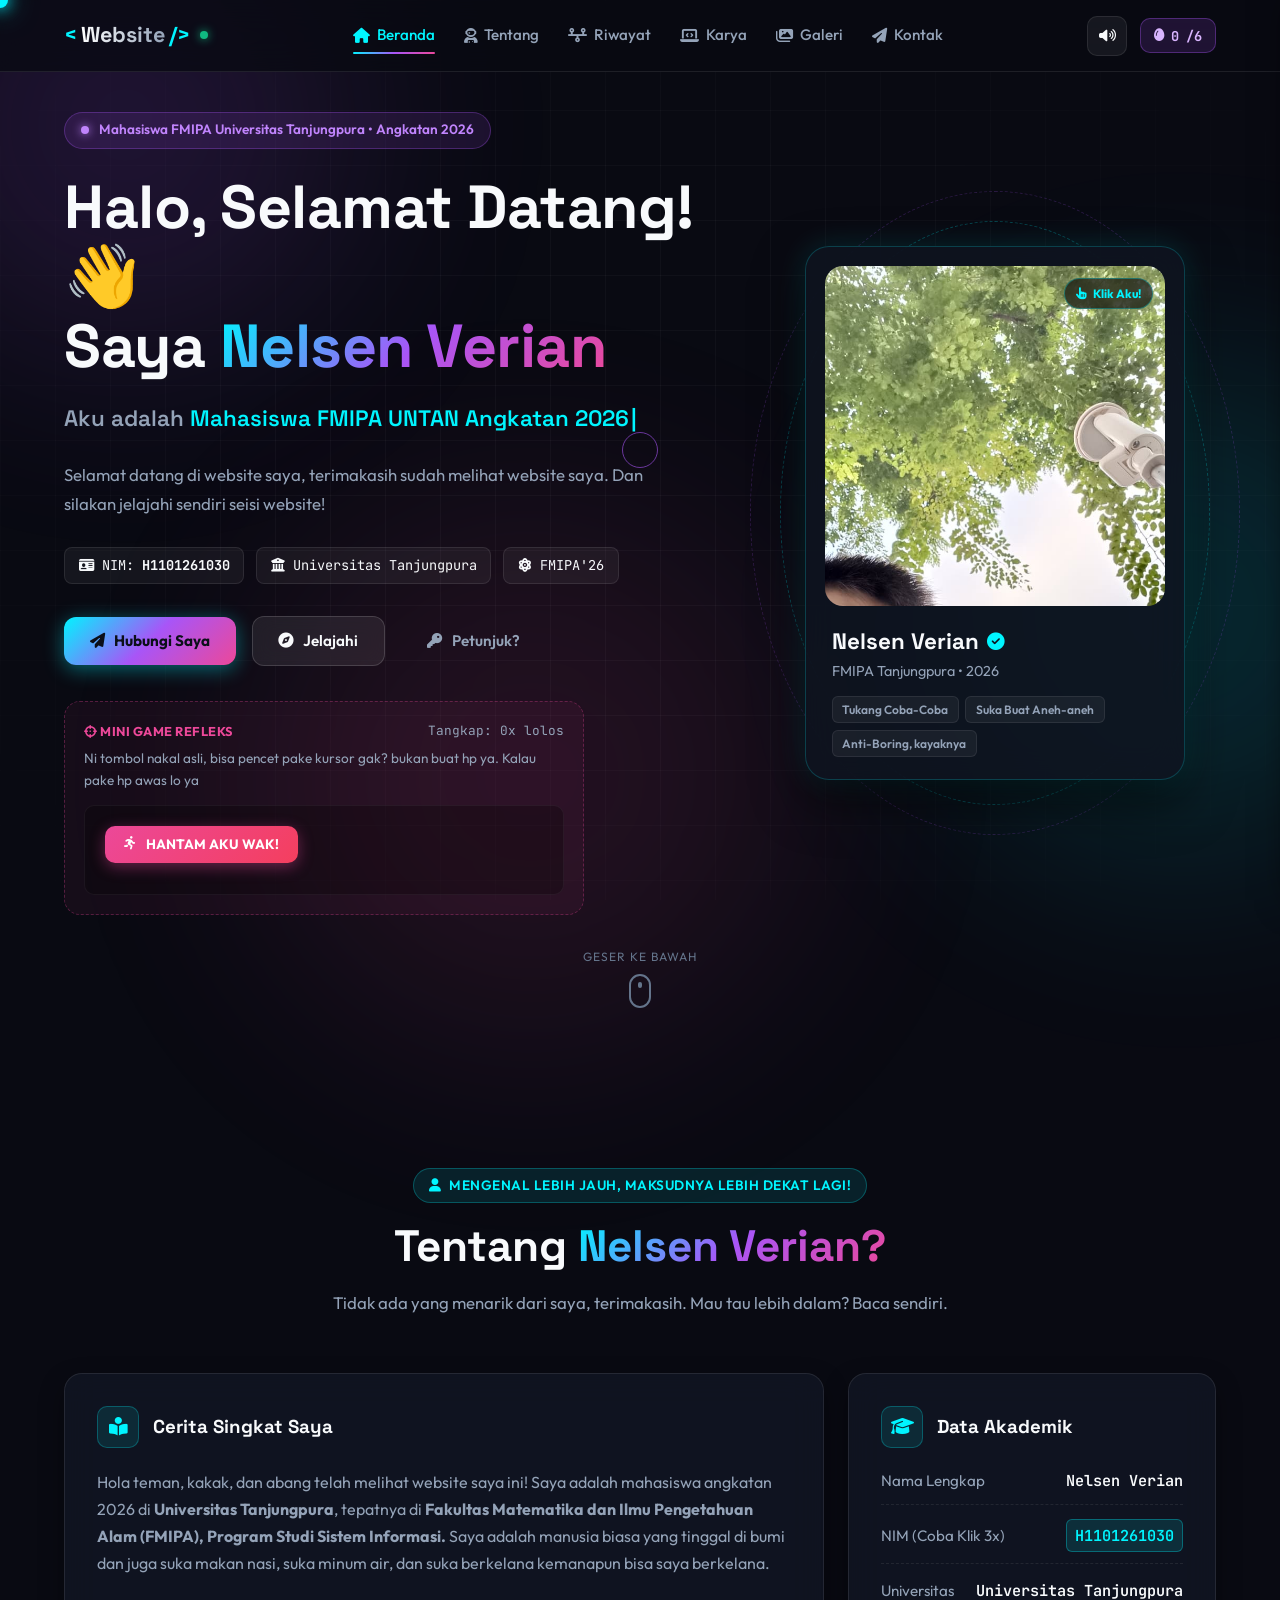
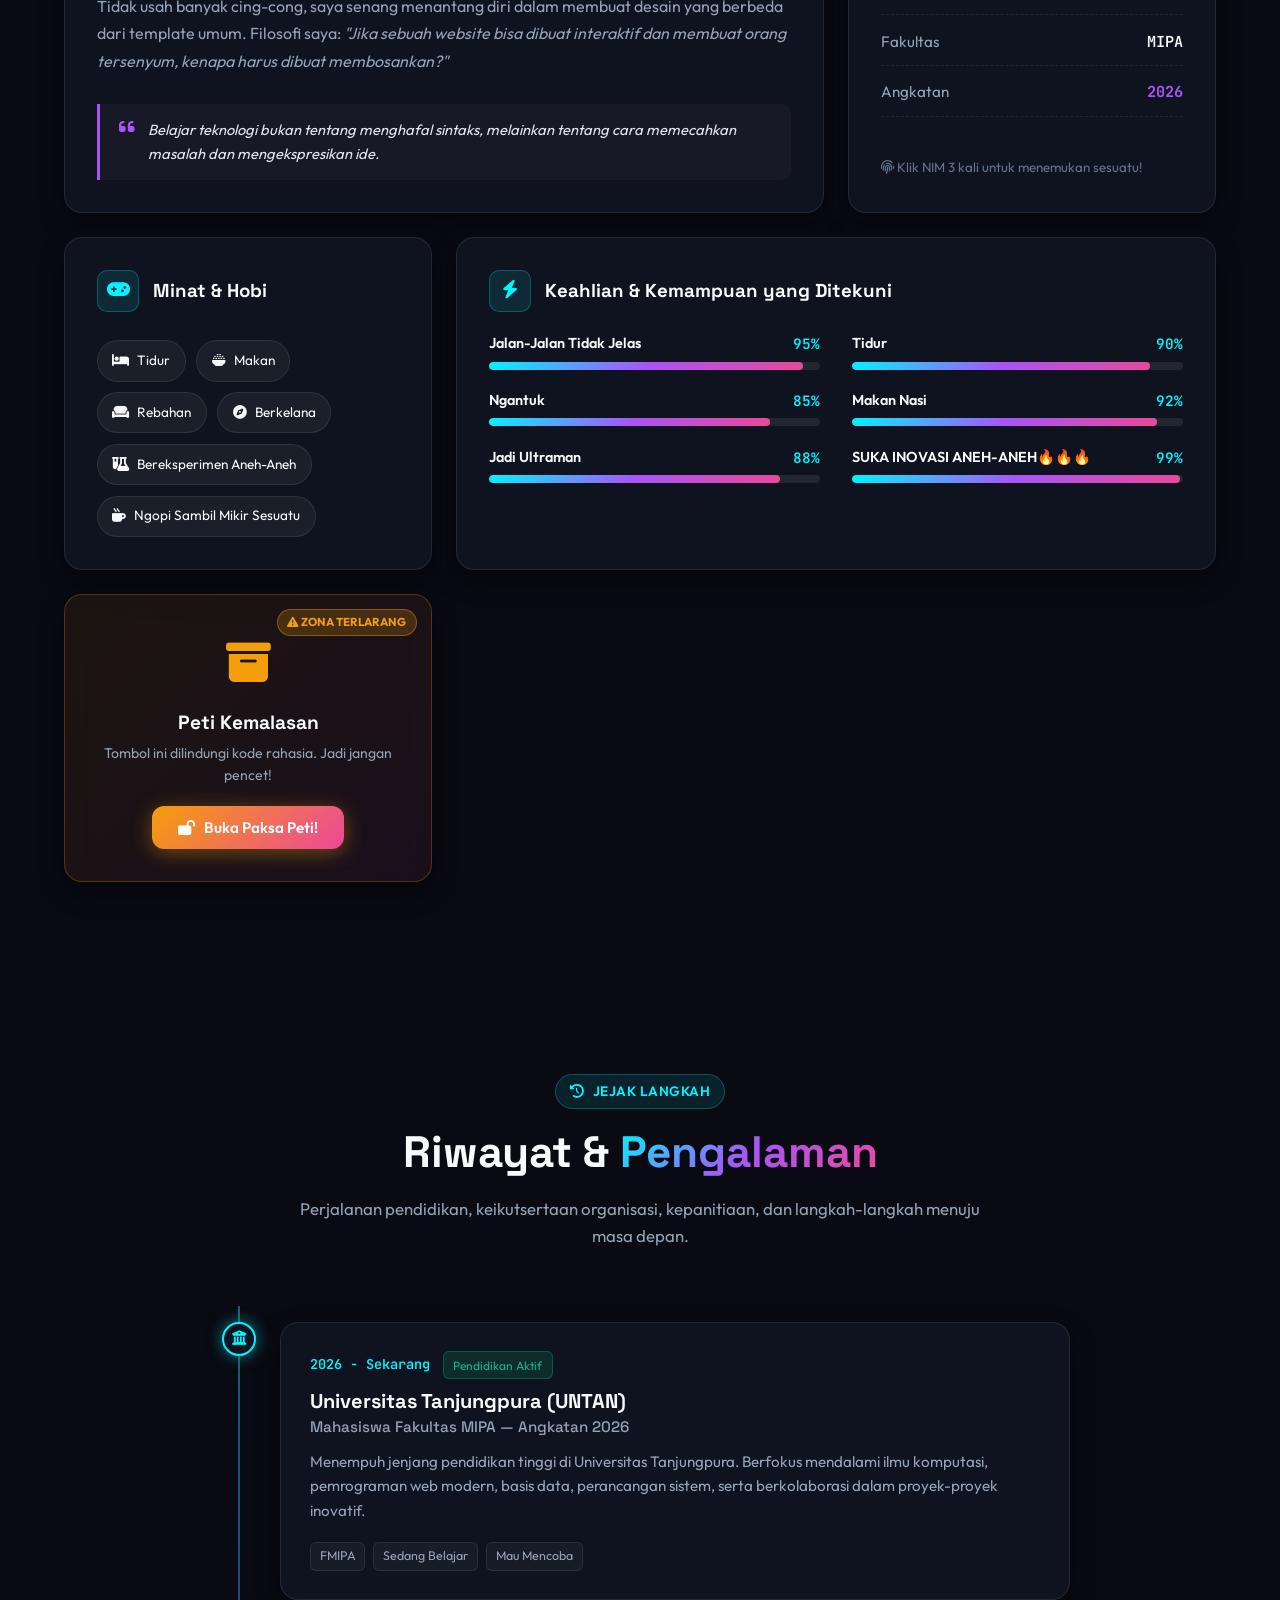
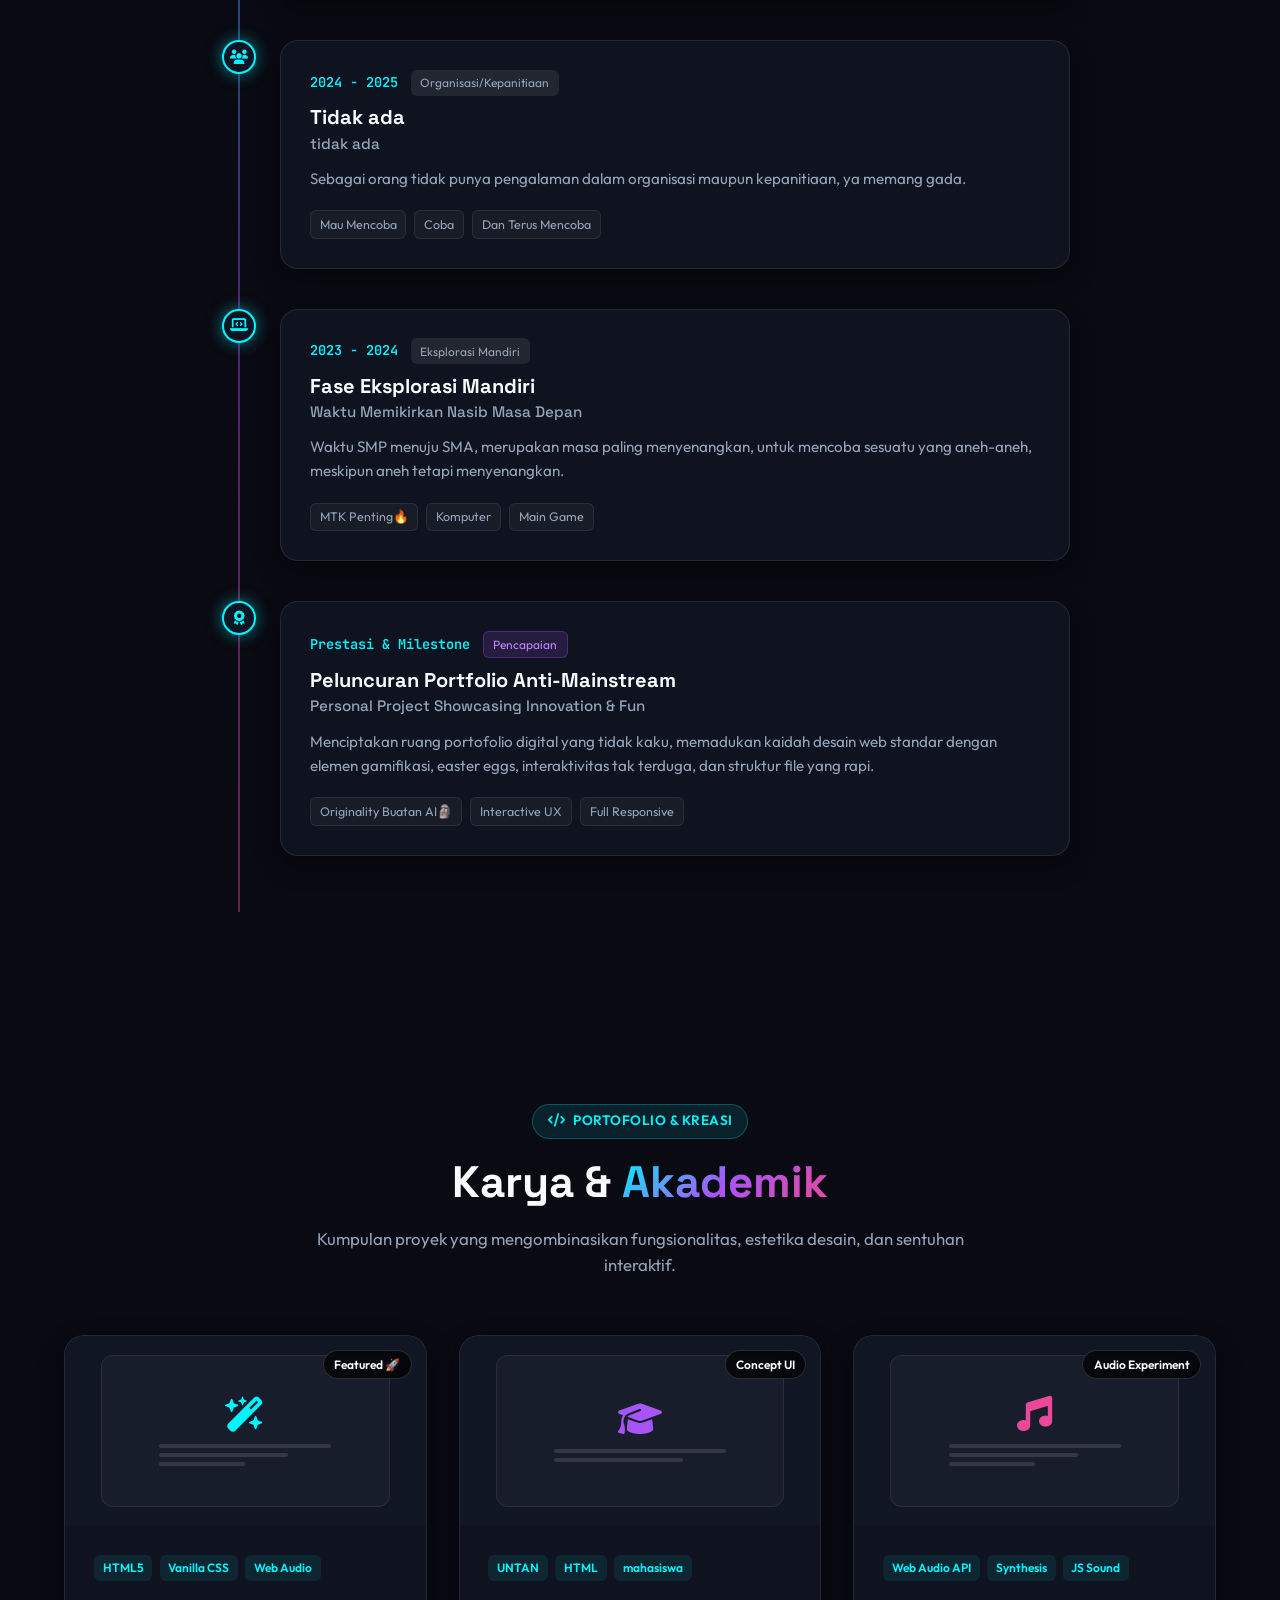
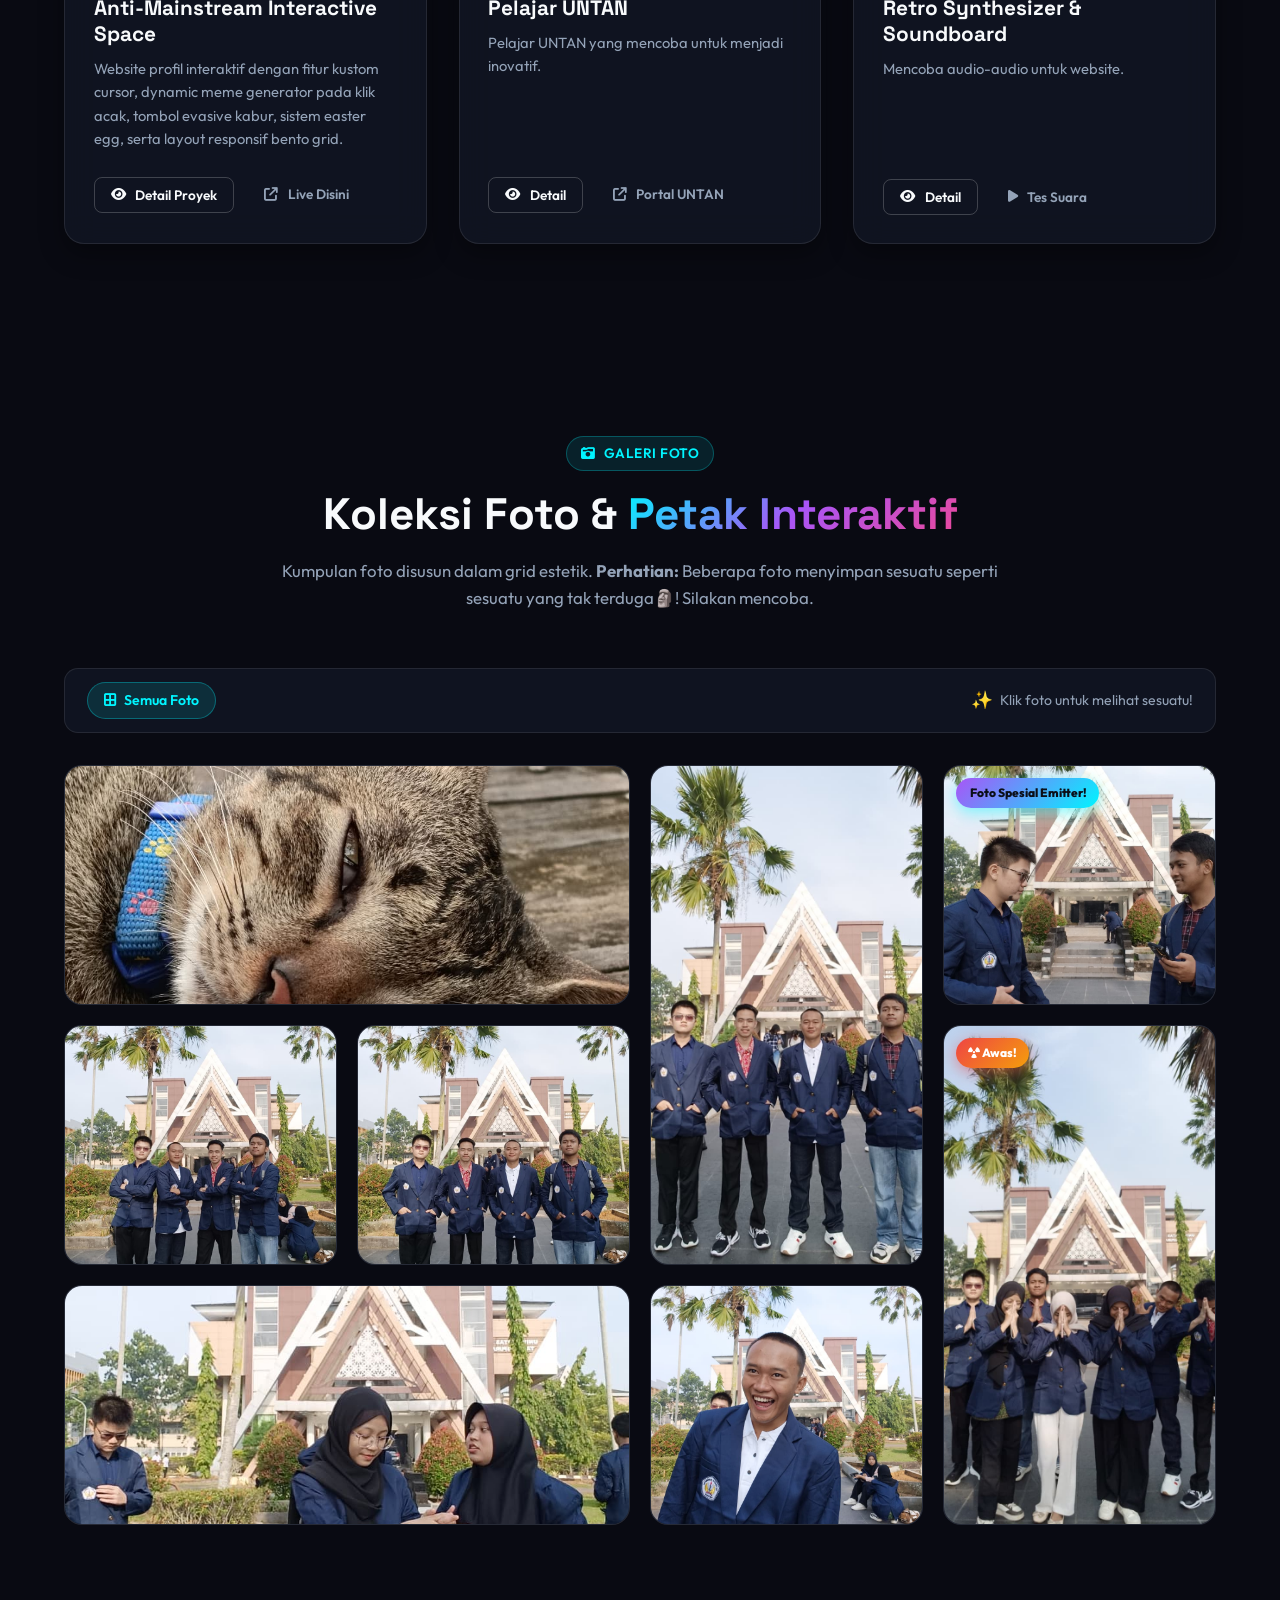
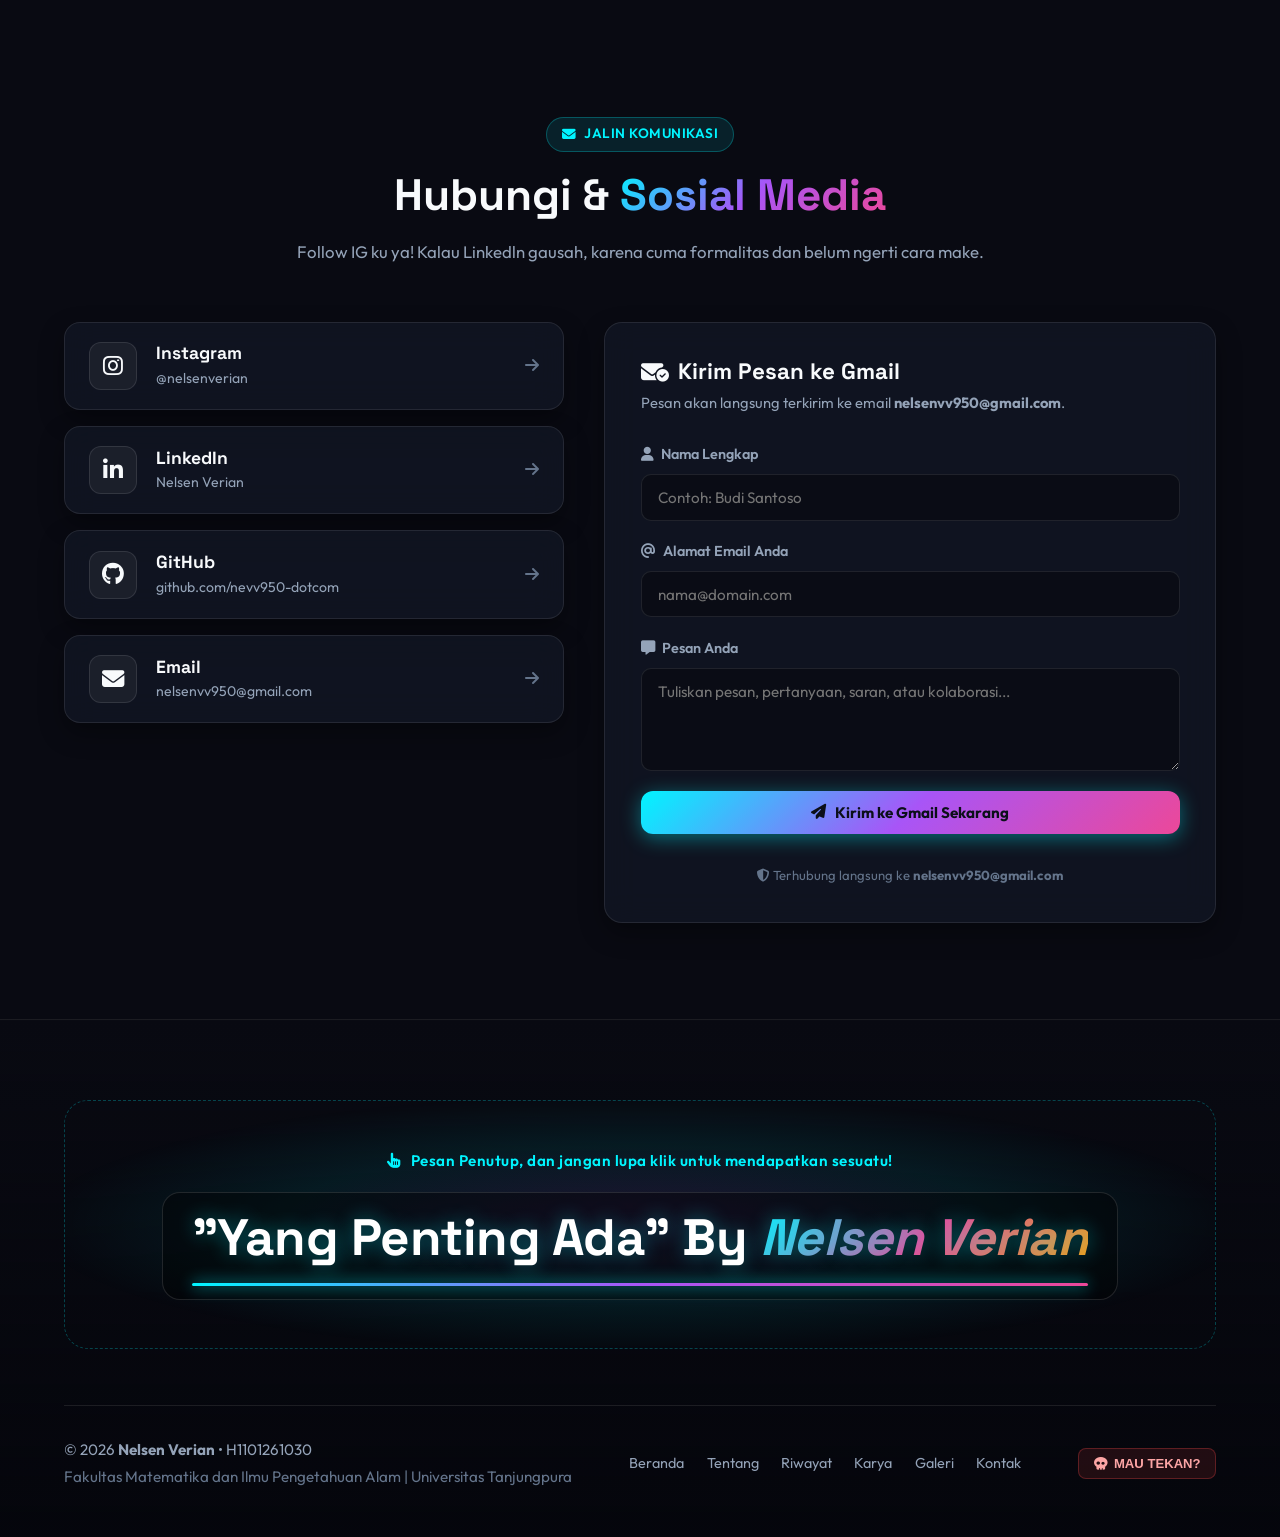
==== commit 80de7b0d: "Update index_1.html" ====
--- a/index_1.html
+++ b/index_1.html
@@ -188,7 +188,7 @@
 
             <div class="profile-card glass-panel" id="profileCard">
               <div class="profile-img-box">
-                <img src="assets/photo/photo_1.jpeg" alt="Foto Profil Nelsen Verian" class="profile-avatar"
+                <img src="photo_1.jpeg" alt="Foto Profil Nelsen Verian" class="profile-avatar"
                   id="mainHeroPhoto">
                 <div class="profile-overlay-glow"></div>
                 <div class="click-me-tag">
@@ -671,7 +671,7 @@
 
           <!-- Photo 2 (Featured Wide) -->
           <div class="photo-tile tile-wide" data-photo="2">
-            <img src="assets/photo/photo_2.jpeg" alt="Foto Nelsen Verian 2" loading="lazy" class="gallery-img">
+            <img src="photo_2.jpeg" alt="Foto Nelsen Verian 2" loading="lazy" class="gallery-img">
             <div class="tile-overlay">
               <span class="tile-tag">Foto Kucing?</span>
               <h4 class="tile-title">Style Foto Kucing</h4>
@@ -682,7 +682,7 @@
 
           <!-- Photo 3 -->
           <div class="photo-tile tile-tall" data-photo="3">
-            <img src="assets/photo/photo_3.jpeg" alt="Foto Nelsen Verian 3" loading="lazy" class="gallery-img">
+            <img src="photo_3.jpeg" alt="Foto Nelsen Verian 3" loading="lazy" class="gallery-img">
             <div class="tile-overlay">
               <span class="tile-tag">Foto Pertama Kali Pake Almet🗿</span>
               <h4 class="tile-title">Pose Estetik?</h4>
@@ -695,7 +695,7 @@
           <div class="photo-tile tile-special cursor-emitter-tile" id="photoEmitterTile" data-photo="4"
             title="Klik ini untuk melontarkan foto dari kursor!">
             <div class="special-glow-badge"><i class="fa-solid fa-sparkles"></i> Foto Spesial Emitter!</div>
-            <img src="assets/photo/photo_4.jpeg" alt="Foto Nelsen Verian 4" loading="lazy" class="gallery-img">
+            <img src="photo_4.jpeg" alt="Foto Nelsen Verian 4" loading="lazy" class="gallery-img">
             <div class="tile-overlay">
               <span class="tile-tag special-tag">Klik Aku: Emitter Mode!</span>
               <h4 class="tile-title">Menatap Muka Seseorang</h4>
@@ -706,7 +706,7 @@
 
           <!-- Photo 5 -->
           <div class="photo-tile" data-photo="5">
-            <img src="assets/photo/photo_5.jpeg" alt="Foto Nelsen Verian 5" loading="lazy" class="gallery-img">
+            <img src="photo_5.jpeg" alt="Foto Nelsen Verian 5" loading="lazy" class="gallery-img">
             <div class="tile-overlay">
               <span class="tile-tag">Foto Pertama Kali Pake Alme pt.2🗿</span>
               <h4 class="tile-title">Vibe Biasa</h4>
@@ -717,7 +717,7 @@
 
           <!-- Photo 6 -->
           <div class="photo-tile" data-photo="6">
-            <img src="assets/photo/photo_6.jpeg" alt="Foto Nelsen Verian 6" loading="lazy" class="gallery-img">
+            <img src="photo_6.jpeg" alt="Foto Nelsen Verian 6" loading="lazy" class="gallery-img">
             <div class="tile-overlay">
               <span class="tile-tag">Foto Pertama Kali Pake Almet pt.3🗿</span>
               <h4 class="tile-title">Vibe Biasa pt.2</h4>
@@ -730,7 +730,7 @@
           <div class="photo-tile tile-tall meme-trigger-tile" id="photoMemeTriggerTile" data-photo="7"
             title="Awas! Foto ini menyimpan meme rahasia!">
             <div class="special-glow-badge meme-badge"><i class="fa-solid fa-radiation"></i> Awas!</div>
-            <img src="assets/photo/photo_7.jpeg" alt="Foto Nelsen Verian 7" loading="lazy" class="gallery-img">
+            <img src="photo_7.jpeg" alt="Foto Nelsen Verian 7" loading="lazy" class="gallery-img">
             <div class="tile-overlay">
               <span class="tile-tag warning-tag">Salam Dari UNTAN</span>
               <h4 class="tile-title">Surprise 🚨</h4>
@@ -741,7 +741,7 @@
 
           <!-- Photo 8 -->
           <div class="photo-tile tile-wide" data-photo="8">
-            <img src="assets/photo/photo_8.jpeg" alt="Foto Nelsen Verian 8" loading="lazy" class="gallery-img">
+            <img src="photo_8.jpeg" alt="Foto Nelsen Verian 8" loading="lazy" class="gallery-img">
             <div class="tile-overlay">
               <span class="tile-tag">Foto Tidak Sengaja Terjepret</span>
               <h4 class="tile-title">Almet UNTAN</h4>
@@ -752,7 +752,7 @@
 
           <!-- Photo 9 -->
           <div class="photo-tile" data-photo="9">
-            <img src="assets/photo/photo_9.jpeg" alt="Foto Nelsen Verian 9" loading="lazy" class="gallery-img">
+            <img src="photo_9.jpeg" alt="Foto Nelsen Verian 9" loading="lazy" class="gallery-img">
             <div class="tile-overlay">
               <span class="tile-tag">Foto Orang Ketawa🗿</span>
               <h4 class="tile-title">Xixixixixi</h4>
@@ -928,7 +928,7 @@
       </div>
       <div class="signature-modal-body">
         <div class="showcase-photo-frame">
-          <img src="assets/photo/photo_1.jpeg" alt="Foto Nelsen Verian Utama" class="signature-photo-img">
+          <img src="photo_1.jpeg" alt="Foto Nelsen Verian Utama" class="signature-photo-img">
           <div class="photo-glow-border"></div>
         </div>
         <div class="signature-modal-content">
@@ -957,7 +957,7 @@
       </div>
       <div class="meme-modal-body">
         <div class="meme-image-container">
-          <img src="assets/meme/meme_6.png" alt="Easter Egg Meme 6" class="easter-meme-img">
+          <img src="meme_6.png" alt="Easter Egg Meme 6" class="easter-meme-img">
         </div>
         <p class="meme-caption">
           Kamu baru saja mengklik foto spesial di galeri dan memicu <strong>Meme 6</strong>!
@@ -986,7 +986,7 @@
         <div class="egg-card" id="eggSlot1">
           <div class="egg-card-status locked"><i class="fa-solid fa-lock"></i></div>
           <div class="egg-thumbnail-box">
-            <img src="assets/meme/meme_1.jpg" alt="Meme 1" class="egg-thumb">
+            <img src="meme_1.jpg" alt="Meme 1" class="egg-thumb">
           </div>
           <h4>Meme #1: Random Click</h4>
           <p>Klik di area kosong website</p>
@@ -996,7 +996,7 @@
         <div class="egg-card" id="eggSlot2">
           <div class="egg-card-status locked"><i class="fa-solid fa-lock"></i></div>
           <div class="egg-thumbnail-box">
-            <img src="assets/meme/meme_2.webp" alt="Meme 2" class="egg-thumb">
+            <img src="meme_2.webp" alt="Meme 2" class="egg-thumb">
           </div>
           <h4>Meme #2: Runaway Button</h4>
           <p>Tangkap tombol yang kabur</p>
@@ -1006,7 +1006,7 @@
         <div class="egg-card" id="eggSlot3">
           <div class="egg-card-status locked"><i class="fa-solid fa-lock"></i></div>
           <div class="egg-thumbnail-box">
-            <img src="assets/meme/meme_3.png" alt="Meme 3" class="egg-thumb">
+            <img src="meme_3.png" alt="Meme 3" class="egg-thumb">
           </div>
           <h4>Meme #3: Peti Rahasia</h4>
           <p>Buka peti di section Tentang</p>
@@ -1016,7 +1016,7 @@
         <div class="egg-card" id="eggSlot4">
           <div class="egg-card-status locked"><i class="fa-solid fa-lock"></i></div>
           <div class="egg-thumbnail-box">
-            <img src="assets/meme/meme_4.jpg" alt="Meme 4" class="egg-thumb">
+            <img src="meme_4.jpg" alt="Meme 4" class="egg-thumb">
           </div>
           <h4>Meme #4: Verifikasi NIM</h4>
           <p>Klik NIM 3 kali berturut-turut</p>
@@ -1026,7 +1026,7 @@
         <div class="egg-card" id="eggSlot5">
           <div class="egg-card-status locked"><i class="fa-solid fa-lock"></i></div>
           <div class="egg-thumbnail-box">
-            <img src="assets/meme/meme_5.png" alt="Meme 5" class="egg-thumb">
+            <img src="meme_5.png" alt="Meme 5" class="egg-thumb">
           </div>
           <h4>Meme #5: Tombol Terlarang</h4>
           <p>Tekan tombol jangan ditekan di footer</p>
@@ -1036,7 +1036,7 @@
         <div class="egg-card" id="eggSlot6">
           <div class="egg-card-status locked"><i class="fa-solid fa-lock"></i></div>
           <div class="egg-thumbnail-box">
-            <img src="assets/meme/meme_6.png" alt="Meme 6" class="egg-thumb">
+            <img src="meme_6.png" alt="Meme 6" class="egg-thumb">
           </div>
           <h4>Meme #6: Foto Galeri</h4>
           <p>Klik foto rahasia di galeri</p>
@@ -1085,4 +1085,4 @@
   <script src="script.js"></script>
 </body>
 
-</html>+</html>
